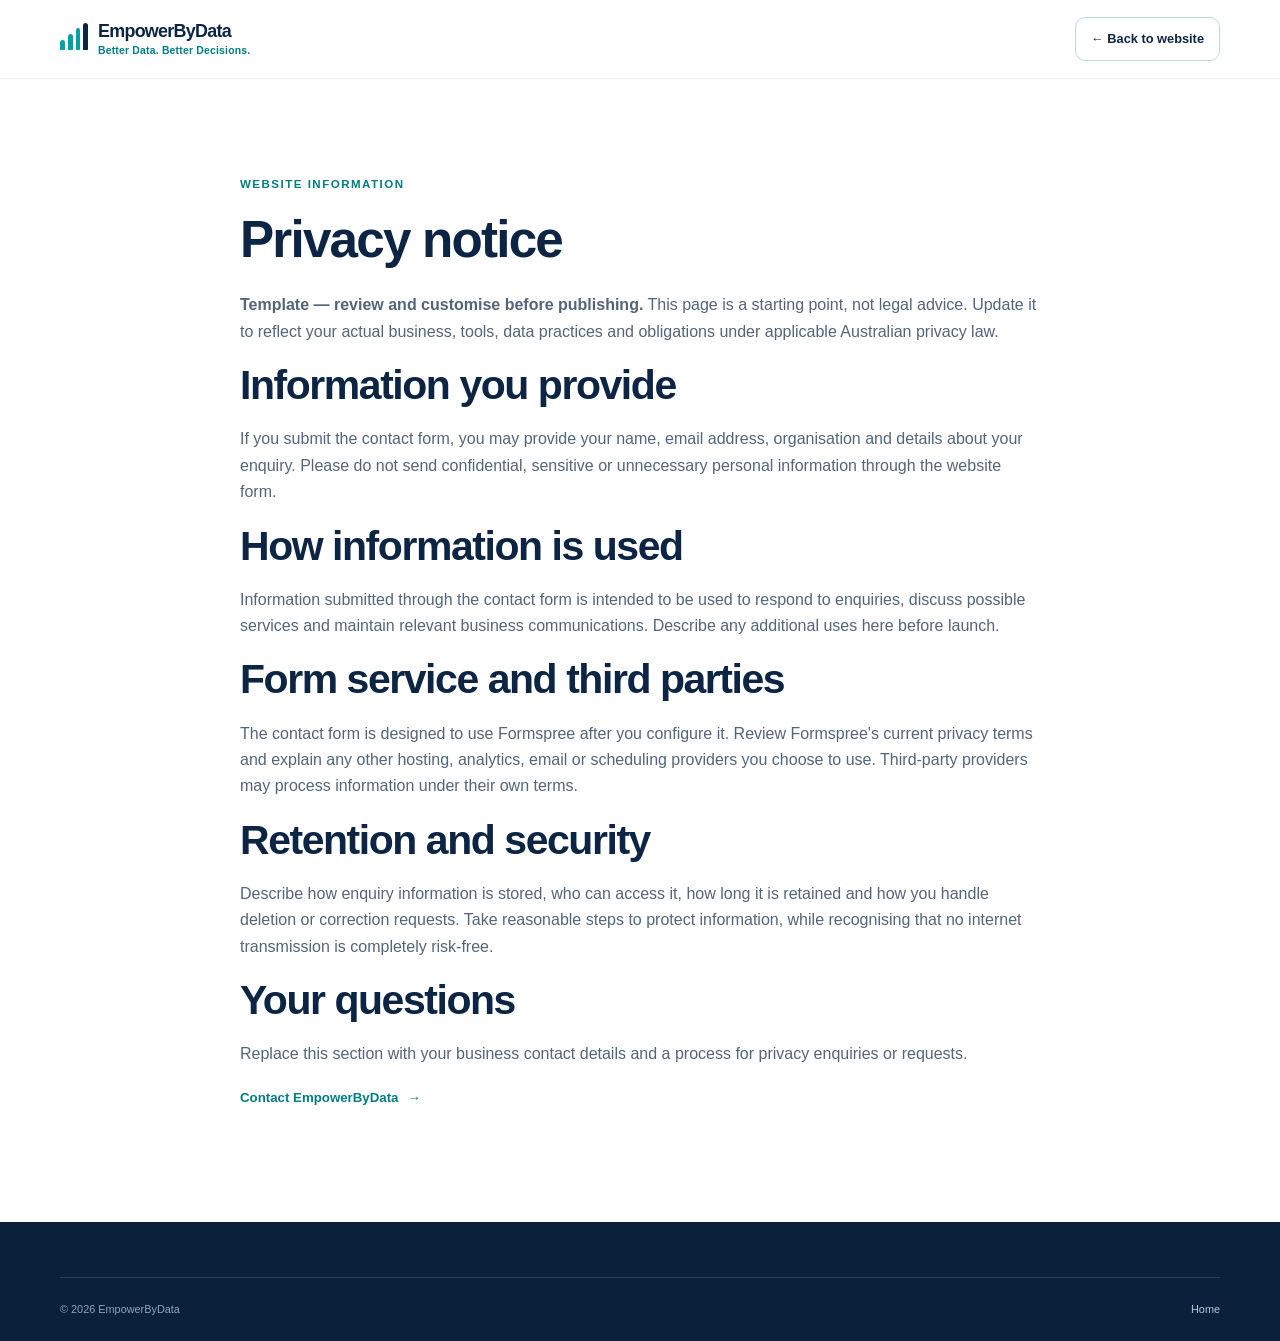
==== privacy.html @ d5210a64 "Initial EmpowerByData website" ====
<!doctype html>
<html lang="en-AU"><head><meta charset="utf-8"><meta name="viewport" content="width=device-width, initial-scale=1"><meta name="description" content="EmpowerByData privacy notice template."><title>Privacy Notice — EmpowerByData</title><link rel="stylesheet" href="css/empowerbydata.css"></head>
<body><header class="site-header"><div class="container nav-wrap"><a class="brand" href="index.html"><span class="brand-mark"><span></span><span></span><span></span><span></span></span><span class="brand-copy"><strong>EmpowerByData</strong><small>Better Data. Better Decisions.</small></span></a><a class="btn btn-secondary btn-small" href="index.html">← Back to website</a></div></header>
<main class="section-pad section-white"><article class="container" style="max-width:800px"><p class="eyebrow">Website information</p><h1 style="font-size:clamp(2rem,4vw,3.2rem)">Privacy notice</h1><p><strong>Template — review and customise before publishing.</strong> This page is a starting point, not legal advice. Update it to reflect your actual business, tools, data practices and obligations under applicable Australian privacy law.</p>
<h2>Information you provide</h2><p>If you submit the contact form, you may provide your name, email address, organisation and details about your enquiry. Please do not send confidential, sensitive or unnecessary personal information through the website form.</p>
<h2>How information is used</h2><p>Information submitted through the contact form is intended to be used to respond to enquiries, discuss possible services and maintain relevant business communications. Describe any additional uses here before launch.</p>
<h2>Form service and third parties</h2><p>The contact form is designed to use Formspree after you configure it. Review Formspree's current privacy terms and explain any other hosting, analytics, email or scheduling providers you choose to use. Third-party providers may process information under their own terms.</p>
<h2>Retention and security</h2><p>Describe how enquiry information is stored, who can access it, how long it is retained and how you handle deletion or correction requests. Take reasonable steps to protect information, while recognising that no internet transmission is completely risk-free.</p>
<h2>Your questions</h2><p>Replace this section with your business contact details and a process for privacy enquiries or requests.</p><p><a class="text-link" href="index.html#contact">Contact EmpowerByData <span>→</span></a></p></article></main>
<footer class="site-footer"><div class="container footer-bottom"><span>© <span id="year">2026</span> EmpowerByData</span><a href="index.html">Home</a></div></footer><script>document.getElementById('year').textContent=new Date().getFullYear()</script></body></html>
---- css/empowerbydata.css ----
:root {
  --navy: #0D2545; --navy-2: #16395d; --teal: #00A3A3; --teal-dark: #007d83;
  --orange: #F4A261; --orange-dark: #df8740; --bg: #F8FAFC; --charcoal: #1F2937;
  --muted: #64748b; --line: #e4edf3; --white: #fff; --radius: 20px;
  --shadow: 0 14px 36px rgba(13,37,69,.08); --shadow-sm: 0 6px 20px rgba(13,37,69,.06);
}
* { box-sizing: border-box; }
html { scroll-behavior: smooth; scroll-padding-top: 92px; }
body { margin: 0; font-family: "DM Sans", sans-serif; color: var(--charcoal); background: var(--bg); line-height: 1.65; -webkit-font-smoothing: antialiased; }
h1,h2,h3,h4,p { margin-top: 0; }
h1,h2,h3 { font-family: "Manrope", sans-serif; color: var(--navy); line-height: 1.2; letter-spacing: -.035em; }
h1 { font-size: clamp(2.6rem, 4.4vw, 4.5rem); font-weight: 800; margin-bottom: 22px; }
h2 { font-size: clamp(2rem, 3.2vw, 3rem); font-weight: 800; margin-bottom: 16px; }
h3 { font-size: 1.18rem; font-weight: 800; margin-bottom: 10px; }
p { color: #53657a; }
a { color: inherit; text-decoration: none; }
button,input,select,textarea { font: inherit; }
button,a,input,select,textarea { -webkit-tap-highlight-color: transparent; }
a:focus-visible, button:focus-visible, input:focus-visible, select:focus-visible, textarea:focus-visible { outline: 3px solid #70d7d1; outline-offset: 3px; }
.container { width: min(1160px, calc(100% - 48px)); margin-inline: auto; }
.section-pad { padding: 96px 0; }
.section-white { background: #fff; }
.section-tint { background: linear-gradient(135deg,#f1f9fb 0%,#f7fafc 60%,#f1f8f9 100%); }
.skip-link { position: absolute; top: -60px; left: 16px; z-index: 1000; background: white; color: var(--navy); padding: 12px 16px; border-radius: 8px; }
.skip-link:focus { top: 12px; }
.site-header { position: sticky; top: 0; z-index: 100; background: rgba(255,255,255,.93); backdrop-filter: blur(16px); border-bottom: 1px solid rgba(226,237,243,.8); }
.nav-wrap { display: flex; align-items: center; justify-content: space-between; min-height: 78px; gap: 28px; }
.brand { display: inline-flex; align-items: center; gap: 10px; flex-shrink: 0; }
.brand-mark { display: inline-flex; align-items: end; gap: 3px; height: 27px; width: 28px; padding-bottom: 2px; }
.brand-mark span { width: 5px; border-radius: 3px 3px 1px 1px; background: var(--teal); display: block; }
.brand-mark span:nth-child(1) { height: 10px; }.brand-mark span:nth-child(2) { height: 16px; }.brand-mark span:nth-child(3) { height: 22px; }.brand-mark span:nth-child(4) { height: 27px; background: var(--navy); }
.brand-copy { display: flex; flex-direction: column; line-height: 1.2; }
.brand-copy strong { color: var(--navy); font: 800 1.12rem "Manrope",sans-serif; letter-spacing: -.04em; }
.brand-copy small { color: var(--teal-dark); font-size: .65rem; font-weight: 700; letter-spacing: .02em; margin-top: 3px; }
.primary-nav { display: flex; align-items: center; gap: clamp(10px,1.4vw,21px); }
.nav-link { position: relative; padding: 30px 0 27px; font-size: .78rem; font-weight: 700; color: #4b5c70; white-space: nowrap; transition: color .2s; }
.nav-link:hover,.nav-link.active { color: var(--teal-dark); }
.nav-link.active:after { content:""; position:absolute; height:2px; background:var(--teal); left:0; right:0; bottom:19px; border-radius:2px; }
.nav-contact { background: var(--navy); color: white; border-radius: 9px; padding: 11px 14px; }
.nav-contact:hover { background: var(--teal-dark); color: white; }
.nav-contact:after { display:none; }
.menu-toggle { display: none; border: 0; background: transparent; padding: 10px; border-radius: 8px; }
.menu-toggle span { display: block; width: 24px; height: 2px; background: var(--navy); margin: 5px 0; border-radius: 3px; }
.hero { position: relative; overflow: hidden; background: radial-gradient(ellipse at 83% 40%,#e2f7f5 0,rgba(226,247,245,.4) 24%,transparent 48%),linear-gradient(110deg,#fbfdff,#f6fafc); padding-top: 86px; padding-bottom: 86px; }
.hero-orb { position: absolute; border-radius: 50%; pointer-events: none; border: 1px solid rgba(0,163,163,.12); }
.orb-one { width: 460px; height: 460px; right: -170px; top: -230px; }.orb-two { width: 330px; height: 330px; right: 10%; bottom: -270px; }
.hero-grid { position: relative; display: grid; grid-template-columns: .94fr 1.06fr; gap: 42px; align-items: center; }
.eyebrow { text-transform: uppercase; letter-spacing: .13em; font-size: .72rem; font-weight: 800; color: var(--teal-dark); margin-bottom: 15px; display: flex; align-items: center; gap: 9px; }
.eyebrow-dot { display: inline-block; width: 8px; height: 8px; border-radius: 50%; background: var(--orange); box-shadow: 0 0 0 4px #fcebdc; }
h1 span,h2 span { color: var(--teal-dark); }
.hero-lede { font-size: 1.16rem; line-height: 1.55; color: #324b65; font-weight: 600; max-width: 570px; margin-bottom: 15px; }
.hero-body { max-width: 560px; font-size: .96rem; line-height: 1.8; margin-bottom: 26px; }
.hero-actions { display: flex; flex-wrap: wrap; align-items: center; gap: 12px; }
.btn { display: inline-flex; align-items: center; justify-content: center; gap: 12px; min-height: 48px; padding: 13px 19px; border-radius: 10px; font-size: .88rem; font-weight: 800; border: 1px solid transparent; transition: transform .2s,box-shadow .2s,background .2s; cursor: pointer; }
.btn:hover { transform: translateY(-2px); }
.btn-primary { background: var(--orange); color: #302b27; box-shadow: 0 7px 18px rgba(244,162,97,.24); }
.btn-primary:hover { background: #f7b477; box-shadow: 0 10px 24px rgba(244,162,97,.32); }
.btn-secondary { background: white; color: var(--navy); border-color: #b9d9df; }
.btn-secondary:hover { border-color: var(--teal); box-shadow: var(--shadow-sm); }
.btn-small { min-height: 42px; padding: 10px 15px; font-size: .8rem; }
.trust-note { margin-top: 23px; font-size: .73rem; color: #718197; display: flex; flex-wrap: wrap; align-items: center; gap: 8px; }
.trust-check { display: inline-grid; place-items: center; width: 17px; height: 17px; background: #d7f5ee; color: #00816f; border-radius: 50%; font-weight: 900; }.trust-sep { color: #c0cbd6; }
.hero-visual { min-width: 0; position: relative; padding: 0 4px 22px; }
.flow-row { display: flex; justify-content: space-between; align-items: center; margin: 0 7% 19px; position: relative; z-index: 1; }
.flow-node { display: flex; flex-direction: column; align-items: center; gap: 7px; color: var(--navy); font-size: .72rem; }
.line-icon { display: grid; place-items: center; width: 53px; height: 53px; border-radius: 50%; background: #dcf7f4; border: 1px solid #b5e8e2; box-shadow: 0 7px 16px rgba(0,163,163,.09); }
.line-icon svg,.service-icon svg,.life-icon svg,.process-icon svg,.discovery-icon svg { width: 25px; height: 25px; stroke: var(--navy); fill: none; stroke-width: 1.65; stroke-linecap: round; stroke-linejoin: round; }
.flow-arrow { color: #6caab4; font-size: 1.2rem; margin-top: -18px; }
.dashboard-window { display: flex; border: 1px solid #d5e8ee; border-radius: 15px; background: white; box-shadow: 0 25px 55px rgba(13,37,69,.13); overflow: hidden; transform: perspective(1000px) rotateY(-2deg); }
.dash-sidebar { width: 52px; flex-shrink: 0; background: var(--navy); display: flex; flex-direction: column; align-items: center; gap: 17px; padding: 15px 0; color: #a8c3d6; }
.dash-logo { width: 27px; height: 27px; display: grid; place-items: center; background: var(--teal); border-radius: 8px; color: white; font-weight: 800; font-size: .7rem; margin-bottom: 6px; }
.dash-side-icon { font-size: .85rem; opacity: .75; }.dash-side-icon.selected { color: white; opacity: 1; background: #245174; width: 100%; text-align: center; padding: 8px 0; border-left: 3px solid #43d3c6; }
.dash-content { flex: 1; min-width: 0; padding: 19px; }
.dash-top { display: flex; justify-content: space-between; align-items: center; gap: 12px; margin-bottom: 15px; }.dash-top small { color: #7b8a9c; font-size: .55rem; font-weight: 800; letter-spacing: .08em; }.dash-top h3 { font-size: .95rem; margin: 3px 0 0; }.period-pill { color: #6d7e90; border: 1px solid #e6edf2; padding: 5px 8px; border-radius: 6px; font-size: .58rem; white-space: nowrap; }
.metric-grid { display: grid; grid-template-columns: 1fr 1fr; gap: 10px; }.metric-card { position: relative; border: 1px solid #e6edf2; border-radius: 9px; padding: 12px; min-height: 113px; overflow: hidden; }.metric-card>small { display: block; font-size: .62rem; color: #77889b; margin-bottom: 6px; }.metric-card>strong { display: inline-block; font: 800 1.2rem "Manrope",sans-serif; color: var(--navy); }.metric-card .positive { color: #009982; font-size: .62rem; font-weight: 800; margin-left: 5px; }.sparkline { width: 100%; height: 28px; margin-top: 4px; }.donut-card { display: grid; grid-template-columns: 1fr 65px; align-items: center; }.donut-card>small { grid-column: 1/-1; }.donut { width: 60px; height: 60px; display: grid; place-items: center; border-radius: 50%; background: conic-gradient(var(--teal) 0 78%,#e9f0f3 78%); position: relative; }.donut:before { content:""; position:absolute; width:43px; height:43px; border-radius:50%; background:white; }.donut span { position:relative; z-index:1; font-size:.76rem; font-weight:800; color:var(--navy); }.muted-mini { color:#8b9aab; font-size:.56rem; }.mini-bars { display:flex; gap:5px; align-items:end; height:31px; margin-top:5px; }.mini-bars i { flex:1; display:block; background:#bcebe5; border-radius:3px 3px 0 0; }.metric-card em { font: 500 .56rem "DM Sans",sans-serif; color:#77889b; display:block; font-style:normal; }.progress-line { height:5px; border-radius:5px; background:#edf2f5; margin:13px 0 6px; }.progress-line span { display:block; height:100%; width:72%; border-radius:5px; background:var(--teal); }.dash-bottom { display:grid; grid-template-columns:1.4fr .8fr; gap:10px; margin-top:10px; }.chart-panel,.insight-panel { border:1px solid #e6edf2; border-radius:9px; padding:11px; min-width:0; }.panel-title { display:flex; justify-content:space-between; font-size:.6rem; font-weight:800; color:var(--navy); }.panel-title span { color:var(--teal-dark); font-size:.55rem; }.chart-panel svg { display:block; width:100%; height:58px; margin-top:8px; }.chart-labels { display:flex; justify-content:space-between; font-size:.52rem; color:#94a3b4; }.insight-panel { background:#f1fbf9; }.insight-bulb { display:inline-grid; place-items:center; width:24px; height:24px; border-radius:7px; background:#d8f6f0; color:var(--teal-dark); margin-bottom:6px; }.insight-panel small { display:block; font-size:.5rem; font-weight:800; color:var(--teal-dark); letter-spacing:.04em; }.insight-panel p { font-size:.65rem; color:#38566b; line-height:1.45; margin:5px 0; }.insight-link { color:var(--teal-dark); font-size:.57rem; font-weight:800; }.floating-note { position:absolute; right:-10px; bottom:0; display:flex; align-items:center; gap:9px; background:white; border:1px solid #e5edf0; border-radius:12px; padding:11px 14px; box-shadow:var(--shadow); }.floating-icon { display:grid; place-items:center; background:#ddf7ef; color:#008d7c; width:30px; height:30px; border-radius:9px; font-weight:900; }.floating-note b,.floating-note small { display:block; }.floating-note b { font-size:.72rem; color:var(--navy); }.floating-note small { font-size:.62rem; color:#7c8c9e; }
.section-heading { max-width: 720px; margin: 0 auto 42px; text-align: center; }.section-heading .eyebrow { justify-content: center; }.section-heading h2 { margin-bottom: 14px; }.section-heading>p:last-child { max-width: 630px; margin: 0 auto; }.heading-row { display:flex; justify-content:space-between; align-items:end; gap:24px; max-width:none; text-align:left; }.heading-row .eyebrow { justify-content:flex-start; }.heading-row>div>p:last-child { margin-bottom:0; }
.audience-grid { display:grid; grid-template-columns:repeat(3,1fr); gap:20px; }.audience-card { border:1px solid var(--line); border-radius:var(--radius); overflow:hidden; background:white; box-shadow:var(--shadow-sm); transition:transform .25s,box-shadow .25s; }.audience-card:hover,.service-card:hover,.insight-card:hover,.case-card:hover { transform:translateY(-4px); box-shadow:var(--shadow); }.aqua-card .illustration { background:linear-gradient(135deg,#e8f9f6,#f0fbf9); }.blue-card .illustration { background:linear-gradient(135deg,#edf5ff,#f4f8ff); }.peach-card .illustration { background:linear-gradient(135deg,#fff3e9,#fff8f2); }.illustration { height:195px; position:relative; overflow:hidden; display:flex; align-items:center; justify-content:center; }.card-body { padding:23px 24px 25px; }.card-number { font-size:.63rem; font-weight:800; letter-spacing:.1em; color:#8a9aad; }.card-body h3 { margin:9px 0 9px; font-size:1.22rem; }.card-body p { font-size:.9rem; min-height:72px; margin-bottom:18px; }.text-link { color:var(--teal-dark); font-size:.83rem; font-weight:800; display:inline-flex; gap:9px; align-items:center; }.text-link span { transition:transform .2s; }.text-link:hover span { transform:translateX(4px); }
.ill-window { position:absolute; width:155px; height:105px; border:1px solid #b5e3e2; background:rgba(255,255,255,.93); border-radius:10px; padding:13px; left:16%; top:28%; box-shadow:0 12px 22px rgba(13,37,69,.08); transform:rotate(-4deg); }.ill-window i { display:inline-block; width:5px; height:5px; border-radius:50%; background:#9fded9; margin-right:3px; }.ill-window b { position:absolute; right:13px; top:11px; color:var(--teal); font-size:1.3rem; }.ill-window small,.ill-window strong { display:block; }.ill-window small { font-size:.6rem; color:#7c8d9f; margin-top:10px; }.ill-window strong { font-size:1.2rem; color:var(--navy); }.ill-person { position:absolute; width:75px; height:105px; right:17%; bottom:-7px; }.ill-person .face { position:absolute; width:35px; height:43px; border-radius:45% 45% 48% 48%; background:#dca77f; top:8px; left:20px; z-index:2; }.ill-person .hair { position:absolute; width:40px; height:36px; border-radius:50% 50% 25% 25%; background:#263d51; top:0; left:17px; z-index:3; }.ill-person .body { position:absolute; width:68px; height:56px; border-radius:25px 25px 0 0; background:#2b8991; bottom:0; left:3px; }.ill-plant { position:absolute; right:4%; top:22%; font-size:3rem; color:#64b8a5; transform:rotate(-20deg); }
.ill-smallbiz .people { position:absolute; display:flex; gap:7px; left:13%; bottom:18%; }.people i { width:36px; height:73px; border-radius:20px 20px 5px 5px; background:#3c8797; position:relative; }.people i:before { content:""; position:absolute; width:25px; height:25px; border-radius:50%; background:#dba77e; top:-21px; left:5px; }.people i:nth-child(2) { background:#e8a76f; transform:translateY(-10px); }.people i:nth-child(3) { background:#6b9d88; }.ill-chart { position:absolute; right:12%; top:20%; width:95px; height:96px; background:white; border:1px solid #dce9f3; border-radius:10px; padding:10px; box-shadow:var(--shadow-sm); }.ill-chart b { display:block; color:var(--teal); font-size:1.4rem; }.ill-chart small,.ill-chart strong { display:block; }.ill-chart small { color:#7d8fa3; font-size:.6rem; }.ill-chart strong { color:#138b7e; font-size:1.3rem; }.ill-table { position:absolute; right:13%; bottom:14%; width:82px; height:26px; display:flex; gap:3px; }.ill-table i { flex:1; background:#c5e7e6; border-radius:3px; }.heart-shape { position:absolute; top:28%; left:40%; font-size:4.2rem; color:#8bcdb8; text-shadow:0 7px 0 rgba(0,120,120,.08); }.community-person { position:absolute; bottom:18%; width:35px; height:56px; border-radius:20px 20px 5px 5px; background:#4b9a86; }.community-person:before { content:""; position:absolute; top:-22px; left:5px; width:25px; height:25px; border-radius:50%; background:#d7a27e; }.p1 { left:20%; transform:rotate(-8deg); }.p2 { right:20%; background:#e7a36c; transform:rotate(8deg); }.p3 { left:42%; bottom:8%; height:43px; background:#6f9cb4; }.impact-pill { position:absolute; bottom:13%; left:36%; padding:7px 12px; border-radius:20px; background:white; box-shadow:var(--shadow-sm); font-size:.68rem; color:#718197; }.impact-pill b { color:var(--teal-dark); }
.split-section { display:grid; grid-template-columns:.72fr 1.28fr; gap:65px; align-items:center; }.split-copy h2 { max-width:440px; }.split-copy>p:not(.eyebrow) { max-width:440px; }.split-copy .text-link { margin-top:7px; }.lifecycle-card { display:flex; align-items:center; justify-content:space-between; gap:7px; position:relative; padding:30px 20px; background:white; border:1px solid var(--line); border-radius:var(--radius); box-shadow:var(--shadow-sm); }.lifecycle-path { position:absolute; left:9%; right:9%; top:60px; border-top:1px dashed #9cd8d5; }.life-step { position:relative; z-index:1; display:flex; flex-direction:column; align-items:center; text-align:center; gap:8px; min-width:0; }.life-icon { display:grid; place-items:center; width:60px; height:60px; border-radius:50%; background:#e1f8f5; border:1px solid #bce9e4; box-shadow:0 5px 15px rgba(0,163,163,.08); }.life-step b { font-size:.73rem; color:var(--navy); }.life-step small { font-size:.62rem; color:#8a9aac; }.life-arrow { position:relative; z-index:2; color:#74b8bd; font-size:1rem; align-self:center; margin-top:-25px; }
.services-grid { display:grid; grid-template-columns:repeat(5,1fr); gap:15px; }.service-card { position:relative; padding:24px 19px 21px; border:1px solid var(--line); border-radius:16px; background:white; box-shadow:var(--shadow-sm); display:flex; flex-direction:column; transition:transform .25s,box-shadow .25s; }.service-icon { width:51px; height:51px; border-radius:16px; display:grid; place-items:center; margin-bottom:20px; }.service-icon.teal { background:#dff7f3; }.service-icon.blue { background:#e3f0ff; }.service-icon.violet { background:#eee9ff; }.service-icon.orange { background:#ffeadc; }.service-icon.mint { background:#e0f7ee; }.service-index { position:absolute; top:29px; right:17px; color:#c1cbd5; font-size:.67rem; font-weight:800; }.service-card h3 { font-size:1rem; letter-spacing:-.025em; }.service-card>p { font-size:.81rem; line-height:1.6; min-height:76px; }.service-card ul { padding-left:17px; margin:0 0 21px; color:#66788c; font-size:.74rem; line-height:1.9; }.service-card li::marker { color:var(--teal); }.service-more { margin-top:auto; padding-top:14px; border-top:1px solid #edf1f4; font-size:.72rem; font-weight:800; color:var(--teal-dark); }
.process-grid { display:grid; grid-template-columns:repeat(6,1fr); gap:18px; position:relative; }.process-grid:before { content:""; position:absolute; top:37px; left:8%; right:8%; border-top:1px dashed #a8d9d8; }.process-step { position:relative; text-align:center; }.process-icon { display:grid; place-items:center; width:74px; height:74px; border:1px solid #c4e9e7; border-radius:50%; background:linear-gradient(145deg,#e5faf7,#f4fbff); margin:0 auto 15px; position:relative; z-index:1; }.process-icon svg { width:29px; height:29px; }.step-no { display:inline-grid; place-items:center; width:25px; height:25px; border-radius:50%; background:var(--teal); color:white; font-size:.68rem; font-weight:800; margin-bottom:10px; }.process-step h3 { font-size:1rem; margin-bottom:8px; }.process-step p { font-size:.78rem; line-height:1.65; margin:0; }
.insights-grid { display:grid; grid-template-columns:repeat(4,1fr); gap:18px; }.insight-card { border:1px solid var(--line); background:white; border-radius:15px; overflow:hidden; box-shadow:var(--shadow-sm); transition:transform .25s,box-shadow .25s; }.insight-art { height:170px; display:block; position:relative; overflow:hidden; }.art-one { background:linear-gradient(140deg,#dceee8,#f8f1e6); }.art-window { position:absolute; top:29px; left:13%; width:66%; height:125px; border-radius:9px; background:white; box-shadow:0 13px 28px #0d25451c; padding:14px; transform:rotate(-4deg); }.art-window b { font-size:.65rem; display:block; color:var(--navy); margin-bottom:10px; }.art-window i { display:inline-block; height:28px; width:23%; margin-right:4%; background:#e5f5f2; border-radius:4px; }.art-window strong { display:block; color:var(--teal-dark); font-size:1.25rem; margin-top:8px; }.art-sun { position:absolute; width:90px; height:90px; background:#f4c18c; border-radius:50%; right:-15px; top:-20px; opacity:.6; }.art-two { background:linear-gradient(135deg,#edf2fa,#e5eaf1); }.paper { position:absolute; top:16px; left:24%; width:56%; height:145px; padding:14px; background:#fffefa; box-shadow:0 9px 22px #0d25451c; transform:rotate(5deg); }.paper b { display:block; font-size:.65rem; margin-bottom:12px; }.paper i { display:block; height:8px; border-bottom:1px solid #d9e2e9; margin-bottom:9px; color:#718197; font-size:.5rem; }.art-pencil { position:absolute; height:120px; width:10px; background:#e5a265; right:15%; bottom:-8px; transform:rotate(33deg); border-radius:5px; }.art-three { background:linear-gradient(140deg,#e4f5f1,#e8f0f7); }.mini-dashboard { position:absolute; top:25px; left:13%; width:70%; height:120px; background:white; border-radius:10px; box-shadow:0 10px 25px #0d25451c; padding:14px; }.mini-dashboard b { display:block; color:var(--navy); font-size:.65rem; }.mini-dashboard span { display:flex; align-items:end; height:45px; gap:6px; margin-top:6px; }.mini-dashboard i { flex:1; background:#9cddd6; border-radius:3px 3px 0 0; }.mini-dashboard i:nth-child(1){height:35%}.mini-dashboard i:nth-child(2){height:50%}.mini-dashboard i:nth-child(3){height:45%}.mini-dashboard i:nth-child(4){height:78%}.mini-dashboard i:nth-child(5){height:100%}.mini-dashboard strong { font-size:.75rem; color:var(--teal-dark); }.art-plant { position:absolute; right:5%; bottom:0; color:#5b9c88; font-size:3.6rem; }.art-four { background:linear-gradient(140deg,#e8f0fa,#e6f6f3); }.sheet-grid { position:absolute; top:25px; left:12%; width:76%; height:112px; background:white; border-radius:7px; box-shadow:0 10px 24px #0d25451c; padding:12px; display:grid; grid-template-columns:repeat(4,1fr); gap:5px; }.sheet-grid b { grid-column:1/-1; font-size:.55rem; }.sheet-grid i { background:#e2f3f0; border:1px solid #d1e8e5; border-radius:2px; }.sheet-chart { position:absolute; right:15%; bottom:13px; color:var(--teal); letter-spacing:4px; font-size:1.4rem; }.insight-content { padding:20px; }.tag { display:inline-block; padding:5px 8px; border-radius:5px; background:#e1f7f2; color:#087d78; font-size:.56rem; font-weight:800; letter-spacing:.05em; }.tag-blue { background:#e5efff; color:#426db0; }.tag-orange { background:#fff0e4; color:#ba6a29; }.insight-content h3 { font-size:1rem; margin:12px 0 9px; letter-spacing:-.025em; }.insight-content h3 a:hover { color:var(--teal-dark); }.insight-content p { font-size:.79rem; line-height:1.65; min-height:64px; }.insight-content .text-link { font-size:.74rem; }.content-note { margin:22px 0 0; text-align:center; font-size:.76rem; color:#8794a5; }.article-overviews { margin-top:24px; display:grid; grid-template-columns:1fr 1fr; gap:10px; }.article-overviews details { border:1px solid var(--line); border-radius:10px; padding:14px 17px; background:#fbfdfe; }.article-overviews summary { color:var(--navy); font-size:.85rem; font-weight:800; cursor:pointer; }.article-overviews details p { margin:12px 0 0; font-size:.85rem; }
.case-grid { display:grid; grid-template-columns:repeat(3,1fr); gap:20px; }.case-card { background:white; border:1px solid var(--line); border-radius:16px; overflow:hidden; box-shadow:var(--shadow-sm); transition:transform .25s,box-shadow .25s; }.case-visual { height:180px; padding:20px; position:relative; overflow:hidden; }.case-visual-one { background:linear-gradient(140deg,#dceee8,#eef5f7); }.case-visual-two { background:linear-gradient(140deg,#e5efff,#f2f7ff); }.case-visual-three { background:linear-gradient(140deg,#fff0e3,#f6f2ea); }.case-chip { display:inline-block; padding:5px 8px; border-radius:5px; background:rgba(255,255,255,.8); color:var(--teal-dark); font-size:.57rem; letter-spacing:.07em; font-weight:800; }.case-screen { position:absolute; left:22%; top:52px; width:60%; height:120px; border:5px solid #fff; background:#fff; border-radius:9px; box-shadow:0 10px 25px #0d25451a; padding:12px; transform:rotate(-3deg); }.case-screen b,.case-dashboard b { display:block; font-size:.65rem; color:var(--navy); }.case-chart { height:48px; display:flex; align-items:end; gap:6px; border-bottom:1px solid #e6edf2; margin:8px 0; }.case-chart i { flex:1; background:#a8e1da; border-radius:3px 3px 0 0; }.case-chart i:nth-child(1){height:30%}.case-chart i:nth-child(2){height:48%}.case-chart i:nth-child(3){height:40%}.case-chart i:nth-child(4){height:65%}.case-chart i:nth-child(5){height:72%}.case-chart i:nth-child(6){height:95%}.case-screen small { color:#8494a5; font-size:.55rem; }.case-dashboard { display:flex; justify-content:space-around; position:absolute; top:58px; left:13%; right:13%; padding:16px; border-radius:10px; background:white; box-shadow:0 10px 25px #0d25451a; transform:rotate(2deg); }.case-dashboard>div { display:flex; flex-direction:column; align-items:center; gap:6px; }.case-dashboard strong { font-size:1.7rem; color:var(--navy); }.case-dashboard small { font-size:.57rem; color:#8292a3; }.case-ring { width:55px; height:55px; border-radius:50%; border:7px solid #d8f1ec; border-top-color:var(--teal); display:grid; place-items:center; color:var(--navy); font-size:.72rem; font-weight:800; }.workflow-visual { display:flex; align-items:center; justify-content:center; gap:8px; margin-top:30px; }.workflow-visual span { background:white; border:1px solid #f2d8bf; border-radius:8px; padding:10px 9px; color:var(--navy); font-size:.7rem; font-weight:800; box-shadow:0 7px 15px #0d254510; }.workflow-visual i { color:#b97a47; font-style:normal; }.workflow-caption { text-align:center; color:#8d785f; font-size:.65rem; margin-top:13px; }.case-content { padding:22px; }.case-content h3 { font-size:1.08rem; margin-bottom:17px; }.case-label { color:var(--teal-dark); font-size:.61rem; letter-spacing:.09em; font-weight:800; margin-bottom:4px; }.case-content p:not(.case-label) { font-size:.79rem; line-height:1.6; margin-bottom:13px; }.case-outcome { display:flex; gap:10px; padding-top:15px; margin-top:5px; border-top:1px solid #edf1f4; }.case-outcome span { flex:1; }.case-outcome b,.case-outcome small { display:block; }.case-outcome b { font-size:.75rem; color:var(--navy); }.case-outcome small { color:#8a98a7; font-size:.61rem; margin-top:3px; }
.about-grid { display:grid; grid-template-columns:.72fr 1.28fr; gap:80px; align-items:center; }.profile-wrap { text-align:center; }.profile-placeholder { width:min(280px,100%); aspect-ratio:1; border-radius:50%; background:linear-gradient(145deg,#dff5f1,#f3f9fc); display:grid; place-items:center; position:relative; margin:0 auto 18px; }.profile-placeholder svg { width:85%; height:85%; }.profile-spark { position:absolute; color:var(--orange); font-weight:800; }.spark-a { right:2%; top:20%; font-size:2rem; }.spark-b { left:5%; bottom:23%; font-size:1.6rem; }.profile-caption { display:inline-flex; align-items:center; gap:8px; padding:9px 13px; border-radius:30px; background:#f1faf8; color:#497b7a; font-size:.74rem; font-weight:700; }.profile-dot { width:7px; height:7px; border-radius:50%; background:var(--teal); }.about-copy h2 { margin-bottom:19px; }.about-copy>p:not(.eyebrow) { font-size:.92rem; line-height:1.8; }.about-lede { color:#324b65; font-weight:700; font-size:1.13rem!important; }.values-grid { display:grid; grid-template-columns:1fr 1fr; gap:13px 20px; margin:25px 0; }.values-grid span { display:flex; align-items:center; gap:9px; color:var(--navy); font-size:.85rem; font-weight:700; }.values-grid i { display:grid; place-items:center; width:23px; height:23px; background:#def6ef; color:#008978; border-radius:50%; font-style:normal; font-size:.72rem; }.profile-disclaimer { font-size:.72rem!important; color:#8492a2; border-left:3px solid #f4c49b; padding-left:12px; }
.contact-section { background:linear-gradient(135deg,#eaf8f7,#f7fafc 55%,#fff4ea); }.contact-grid { display:grid; grid-template-columns:.9fr 1.1fr; gap:70px; align-items:start; }.contact-copy h2 { max-width:450px; }.contact-copy>p:not(.eyebrow) { max-width:480px; }.discovery-card { display:flex; align-items:center; gap:14px; background:rgba(255,255,255,.8); border:1px solid #cce9e5; border-radius:14px; padding:18px; margin:28px 0 23px; }.discovery-icon { width:47px; height:47px; flex-shrink:0; display:grid; place-items:center; background:#ddf7f2; border-radius:12px; }.discovery-icon svg { width:24px; height:24px; }.discovery-card b { color:var(--navy); font-size:.9rem; }.discovery-card p { margin:4px 0 0; font-size:.77rem; }.discovery-arrow { margin-left:auto; color:var(--teal-dark); font-size:1.2rem; }.discuss-list { display:grid; grid-template-columns:1fr 1fr; gap:10px 18px; font-size:.8rem; color:#5c6f82; }.discuss-list>b { grid-column:1/-1; color:var(--navy); }.discuss-list span { color:#5c6f82; }.discuss-list span::first-letter { color:var(--teal-dark); }.contact-email-note { margin-top:25px; font-size:.75rem; overflow-wrap:anywhere; }.contact-form-card { background:white; border:1px solid #e1ecef; border-radius:19px; box-shadow:0 20px 50px rgba(13,37,69,.1); padding:30px; }.form-heading { margin-bottom:22px; }.form-step { font-size:.62rem; font-weight:800; letter-spacing:.12em; color:var(--teal-dark); }.form-heading h3 { margin:9px 0 6px; font-size:1.35rem; }.form-heading p { font-size:.83rem; margin:0; }.contact-form-card form { display:flex; flex-direction:column; gap:15px; }.form-row { display:grid; grid-template-columns:1fr 1fr; gap:13px; }.contact-form-card label { display:flex; flex-direction:column; gap:7px; font-size:.76rem; color:var(--navy); font-weight:800; }.contact-form-card label>span:not(.optional) { color:#d46b47; display:inline; }.contact-form-card .optional { color:#93a0ae; font-weight:500; }.contact-form-card input:not([type=checkbox]),.contact-form-card select,.contact-form-card textarea { width:100%; border:1px solid #dce5eb; border-radius:8px; padding:12px 13px; background:#fbfdfe; color:var(--charcoal); font-weight:500; font-size:.82rem; transition:border .2s,box-shadow .2s; }.contact-form-card input:focus,.contact-form-card select:focus,.contact-form-card textarea:focus { border-color:var(--teal); box-shadow:0 0 0 3px #00a3a31c; outline:none; }.contact-form-card textarea { resize:vertical; min-height:105px; }.consent-label { flex-direction:row!important; align-items:flex-start; gap:10px!important; color:#6d7b8b!important; font-weight:500!important; font-size:.7rem!important; line-height:1.5; }.consent-label input { margin-top:3px; accent-color:var(--teal); }.consent-label a { color:var(--teal-dark); text-decoration:underline; }.form-submit { width:100%; border:0; }.form-small { text-align:center; color:#8b98a7; font-size:.66rem; line-height:1.55; margin:0; }.form-status { display:none; padding:12px; border-radius:8px; font-size:.82rem; }.form-status.visible { display:block; }.form-status.success { background:#e7f8ef; color:#126b4c; }.form-status.error { background:#fff0e9; color:#a44727; }.form-setup-note { margin-top:15px; padding:11px 13px; border:1px dashed #e5c9a8; border-radius:8px; background:#fffaf4; color:#7e654d; font-size:.7rem; line-height:1.55; }.form-setup-note strong { color:#72512f; }
.site-footer { background:#0b203b; color:#c3d0df; padding-top:55px; }.footer-main { display:grid; grid-template-columns:1.6fr 1fr 1.2fr 1fr; gap:55px; padding-bottom:45px; }.brand-light .brand-copy strong { color:white; }.brand-light .brand-copy small { color:#8dd9d2; }.brand-light .brand-mark span:nth-child(4) { background:#b8dce6; }.footer-brand>p { color:#aebfd0; font-size:.8rem; line-height:1.8; max-width:270px; margin:18px 0; }.footer-social { display:flex; gap:8px; }.footer-social a { width:31px; height:31px; display:grid; place-items:center; border-radius:8px; border:1px solid #35506c; color:white; font-weight:800; font-size:.8rem; }.footer-social a:hover { background:var(--teal-dark); }.footer-col { display:flex; flex-direction:column; align-items:flex-start; gap:10px; }.footer-col h3 { color:white; font-size:.86rem; letter-spacing:0; margin-bottom:7px; }.footer-col a { color:#b7c7d6; font-size:.77rem; }.footer-col a:hover,.footer-bottom a:hover { color:#7be0d5; }.footer-bottom { border-top:1px solid #29415b; min-height:64px; display:flex; align-items:center; justify-content:space-between; gap:18px; color:#8fa4b8; font-size:.68rem; }.footer-bottom div { display:flex; gap:17px; }.footer-bottom a { color:#b6c6d5; }
@media (max-width: 1100px) { .primary-nav { gap:10px; }.nav-link { font-size:.7rem; }.brand-copy strong { font-size:1rem; }.hero-grid { gap:25px; }.services-grid { grid-template-columns:repeat(3,1fr); }.service-card>p { min-height:50px; } }
@media (max-width: 900px) { .section-pad { padding:75px 0; }.nav-wrap { min-height:72px; }.menu-toggle { display:block; margin-left:auto; }.primary-nav { display:none; position:absolute; top:100%; left:0; right:0; padding:12px 24px 22px; background:white; border-bottom:1px solid var(--line); box-shadow:0 18px 25px #0d254514; align-items:stretch; flex-direction:column; gap:0; }.primary-nav.open { display:flex; }.nav-link { padding:12px 0; font-size:.88rem; }.nav-link.active:after { bottom:6px; right:auto; width:35px; }.nav-contact { margin-top:7px; text-align:center; padding:12px; }.hero-grid { grid-template-columns:1fr; }.hero-copy { max-width:720px; }.hero-visual { max-width:700px; width:100%; margin:15px auto 0; }.audience-grid { gap:14px; }.card-body { padding:20px; }.split-section,.about-grid { grid-template-columns:1fr; gap:35px; }.split-copy { max-width:700px; }.lifecycle-card { max-width:760px; width:100%; margin:auto; }.process-grid { grid-template-columns:repeat(3,1fr); row-gap:32px; }.process-grid:before { display:none; }.insights-grid { grid-template-columns:repeat(2,1fr); }.contact-grid { grid-template-columns:1fr; gap:35px; }.contact-copy { max-width:700px; }.contact-form-card { max-width:760px; width:100%; }.footer-main { gap:30px; grid-template-columns:1.5fr 1fr 1fr; }.footer-brand { grid-row:span 2; } }
@media (max-width: 620px) { .container { width:min(100% - 32px, 520px); }.section-pad { padding:60px 0; }h1 { font-size:2.55rem; }.hero { padding-top:55px; }.hero-lede { font-size:1.02rem; }.hero-body { font-size:.9rem; }.hero-actions { align-items:stretch; flex-direction:column; }.hero-actions .btn { width:100%; }.trust-note { line-height:1.8; }.flow-row { margin:0 0 16px; }.line-icon { width:42px; height:42px; }.line-icon svg { width:20px; height:20px; }.flow-node { font-size:.62rem; }.flow-arrow { font-size:.85rem; }.dash-content { padding:10px; }.dash-sidebar { width:35px; gap:13px; }.dash-logo { width:23px; height:23px; }.dash-top h3 { font-size:.75rem; }.period-pill { font-size:.48rem; }.metric-card { padding:8px; min-height:95px; }.metric-card>strong { font-size:1rem; }.metric-card>small { font-size:.54rem; }.donut { width:48px; height:48px; }.donut:before { width:34px; height:34px; }.donut span { font-size:.65rem; }.dash-bottom { grid-template-columns:1fr; }.insight-panel { display:none; }.floating-note { right:0; }.audience-grid,.case-grid { grid-template-columns:1fr; }.illustration { height:180px; }.card-body p { min-height:0; }.section-heading { margin-bottom:30px; }.heading-row { display:block; }.heading-row .btn { margin-top:20px; }.split-section { gap:25px; }.lifecycle-card { display:grid; grid-template-columns:1fr 1fr; gap:18px; padding:22px; }.lifecycle-path,.life-arrow { display:none; }.life-step { padding:10px 0; }.services-grid { grid-template-columns:1fr; }.service-card { padding:22px; }.service-card>p { min-height:0; }.process-grid { grid-template-columns:repeat(2,1fr); gap:27px 16px; }.process-step p { font-size:.75rem; }.insights-grid { grid-template-columns:1fr; }.insight-art { height:190px; }.insight-content p { min-height:0; }.article-overviews { grid-template-columns:1fr; }.about-grid { gap:25px; }.profile-placeholder { width:220px; }.values-grid { gap:12px; }.contact-grid { gap:25px; }.contact-form-card { padding:22px 17px; }.form-row { grid-template-columns:1fr; }.discuss-list { grid-template-columns:1fr; }.discuss-list>b { grid-column:auto; }.footer-main { grid-template-columns:1fr 1fr; gap:28px 18px; }.footer-brand { grid-column:1/-1; grid-row:auto; }.footer-bottom { padding:20px 0; flex-direction:column; align-items:flex-start; gap:9px; }.footer-bottom div { margin-top:3px; } }
@media (prefers-reduced-motion: reduce) { html { scroll-behavior:auto; } *,*::before,*::after { animation-duration:.01ms!important; animation-iteration-count:1!important; transition-duration:.01ms!important; } }
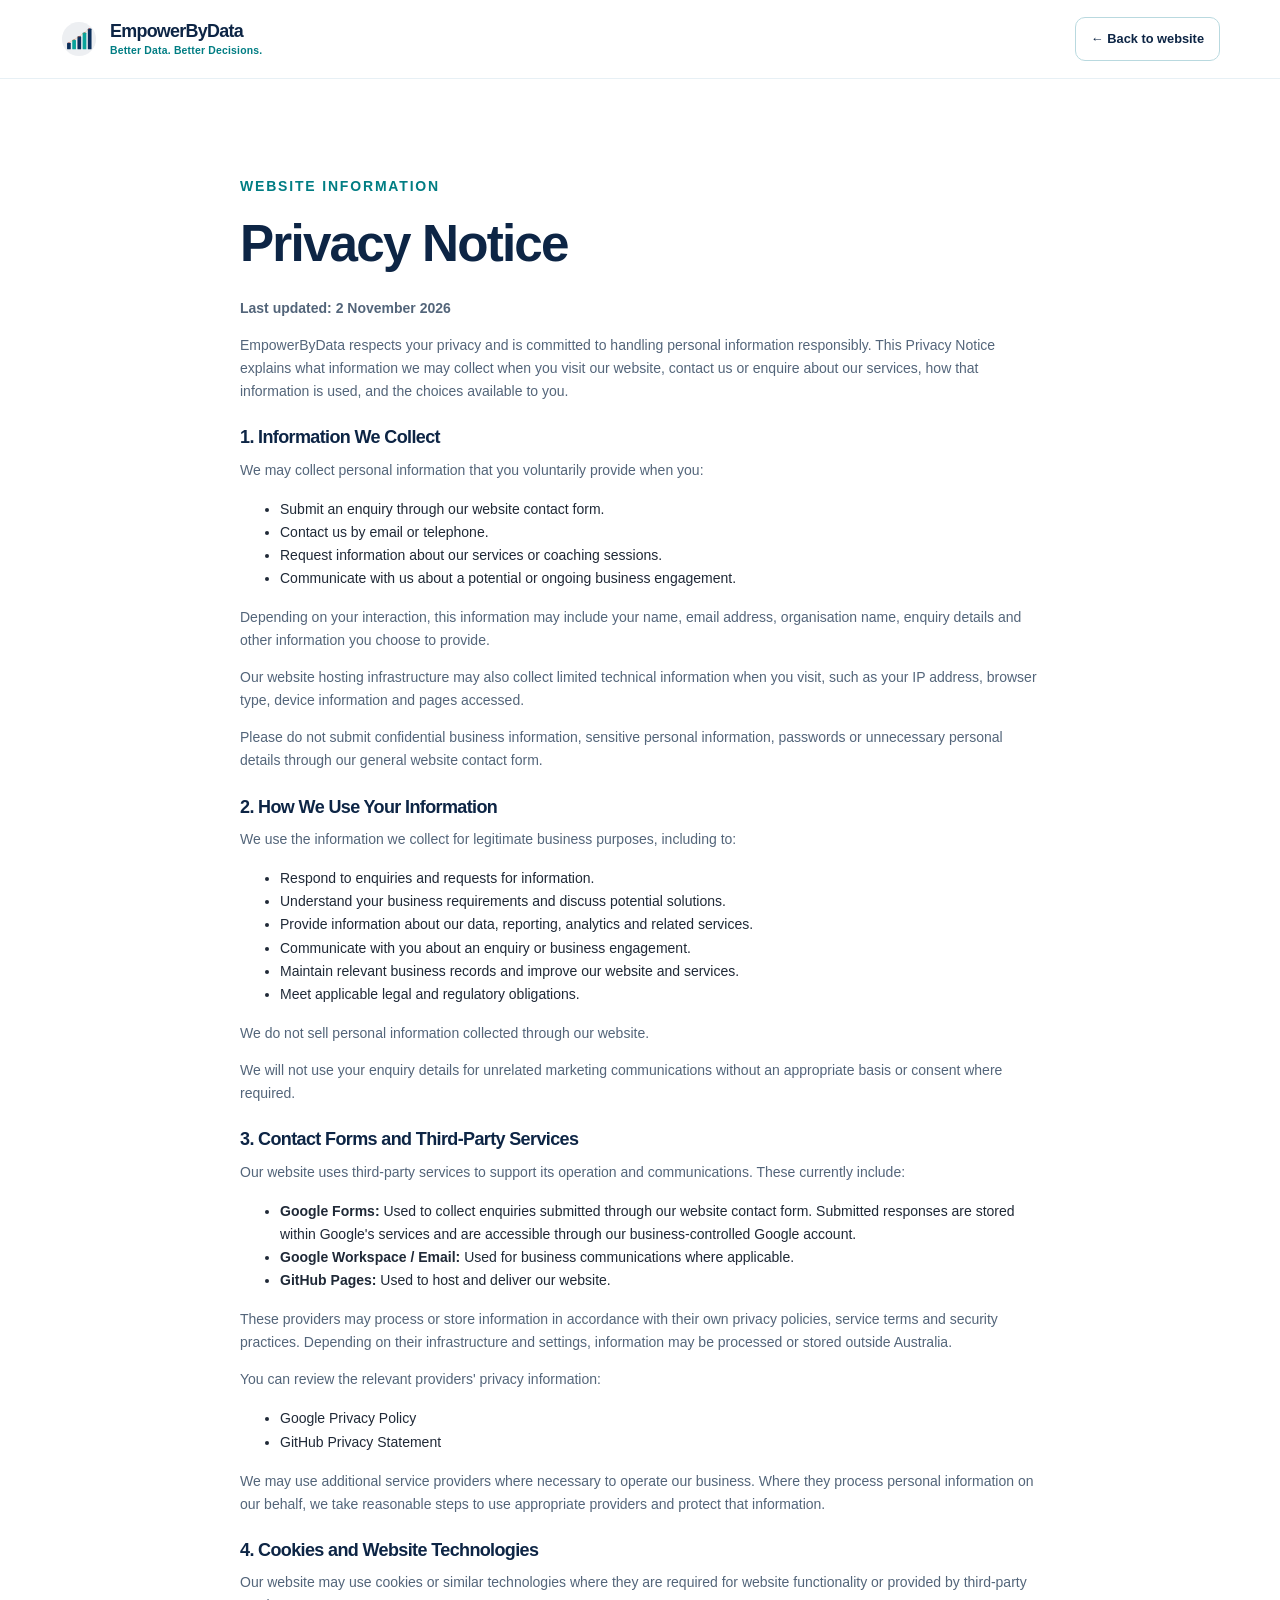
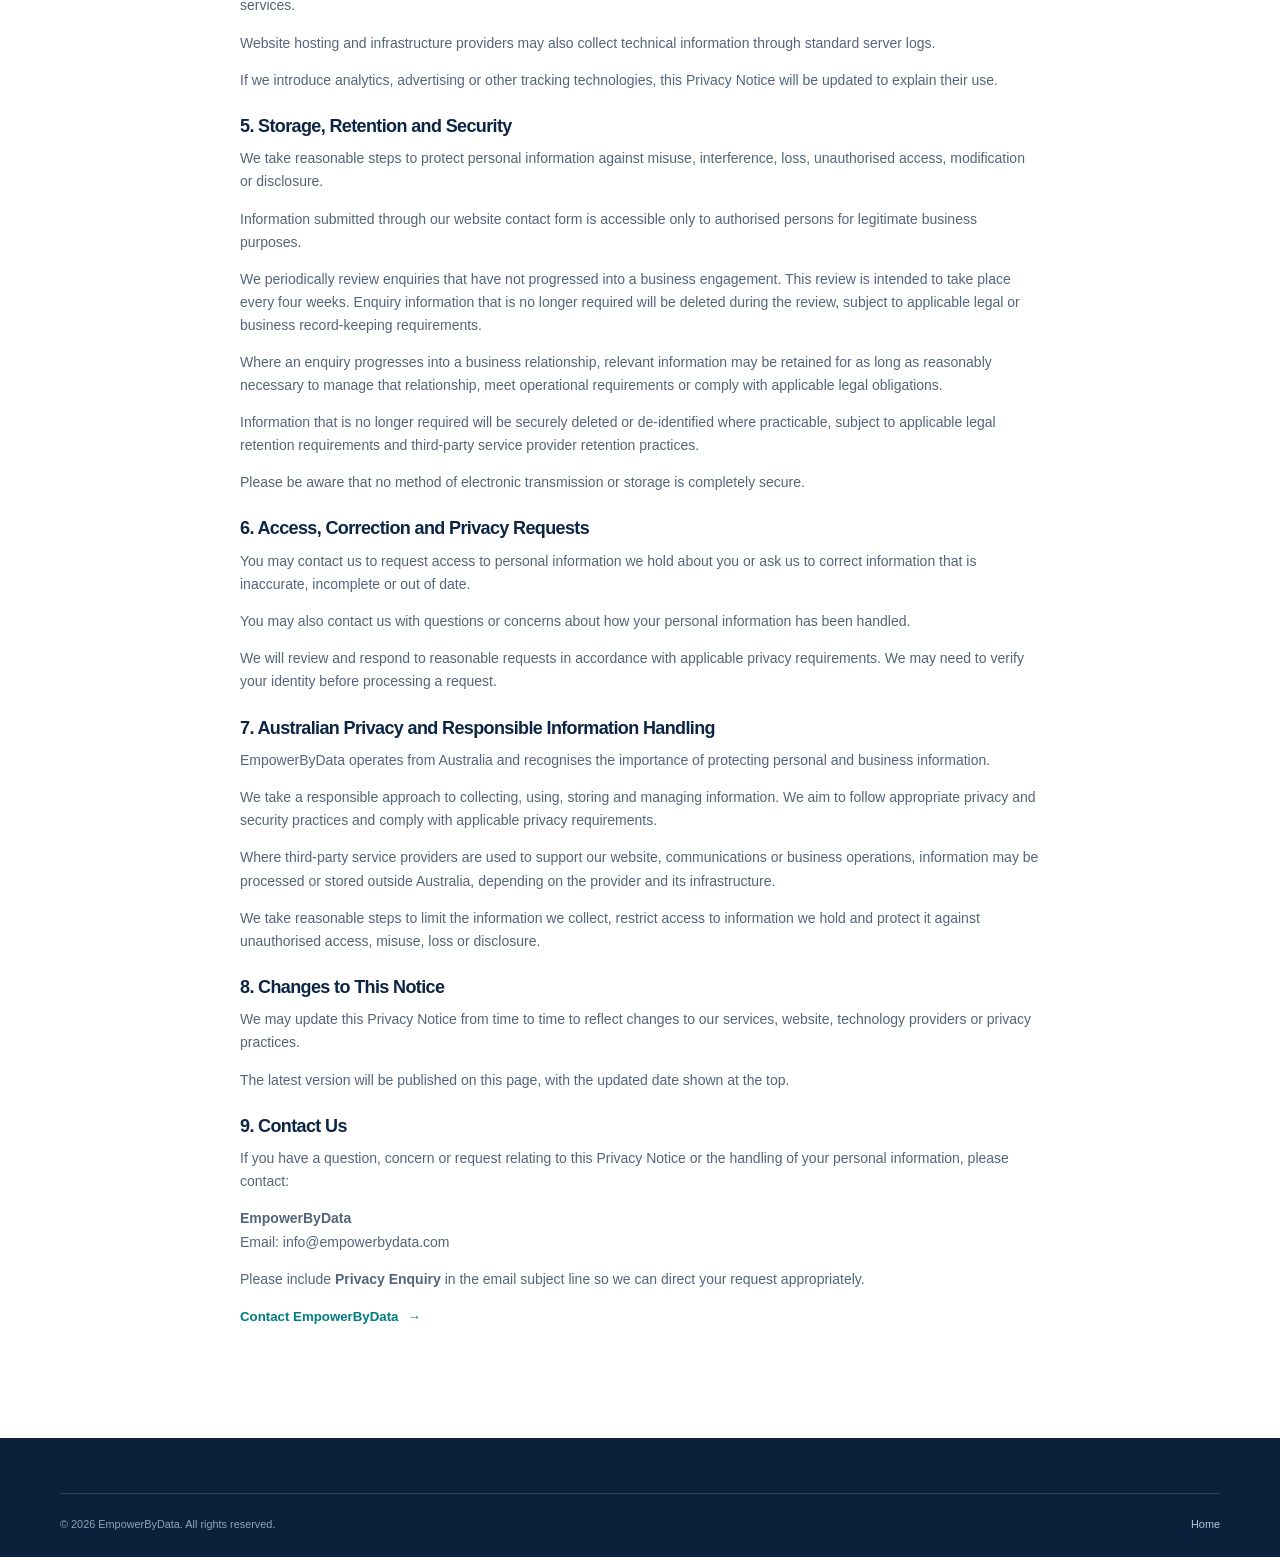
==== commit 437d16ee: "Updated contacts section and terms page and reviewed entire data across webpage" ====
--- a/privacy.html
+++ b/privacy.html
@@ -1,10 +1,367 @@
 <!doctype html>
-<html lang="en-AU"><head><meta charset="utf-8"><meta name="viewport" content="width=device-width, initial-scale=1"><meta name="description" content="EmpowerByData privacy notice template."><title>Privacy Notice — EmpowerByData</title><link rel="stylesheet" href="css/empowerbydata.css"></head>
-<body><header class="site-header"><div class="container nav-wrap"><a class="brand" href="index.html"><span class="brand-mark"><span></span><span></span><span></span><span></span></span><span class="brand-copy"><strong>EmpowerByData</strong><small>Better Data. Better Decisions.</small></span></a><a class="btn btn-secondary btn-small" href="index.html">← Back to website</a></div></header>
-<main class="section-pad section-white"><article class="container" style="max-width:800px"><p class="eyebrow">Website information</p><h1 style="font-size:clamp(2rem,4vw,3.2rem)">Privacy notice</h1><p><strong>Template — review and customise before publishing.</strong> This page is a starting point, not legal advice. Update it to reflect your actual business, tools, data practices and obligations under applicable Australian privacy law.</p>
-<h2>Information you provide</h2><p>If you submit the contact form, you may provide your name, email address, organisation and details about your enquiry. Please do not send confidential, sensitive or unnecessary personal information through the website form.</p>
-<h2>How information is used</h2><p>Information submitted through the contact form is intended to be used to respond to enquiries, discuss possible services and maintain relevant business communications. Describe any additional uses here before launch.</p>
-<h2>Form service and third parties</h2><p>The contact form is designed to use Formspree after you configure it. Review Formspree's current privacy terms and explain any other hosting, analytics, email or scheduling providers you choose to use. Third-party providers may process information under their own terms.</p>
-<h2>Retention and security</h2><p>Describe how enquiry information is stored, who can access it, how long it is retained and how you handle deletion or correction requests. Take reasonable steps to protect information, while recognising that no internet transmission is completely risk-free.</p>
-<h2>Your questions</h2><p>Replace this section with your business contact details and a process for privacy enquiries or requests.</p><p><a class="text-link" href="index.html#contact">Contact EmpowerByData <span>→</span></a></p></article></main>
-<footer class="site-footer"><div class="container footer-bottom"><span>© <span id="year">2026</span> EmpowerByData</span><a href="index.html">Home</a></div></footer><script>document.getElementById('year').textContent=new Date().getFullYear()</script></body></html>+<html lang="en-AU">
+<head>
+    <meta charset="utf-8">
+    <meta name="viewport" content="width=device-width, initial-scale=1">
+
+    <meta name="description" content="Read the EmpowerByData Privacy Notice to understand how we collect, use and protect personal information.">
+
+    <title>Privacy Notice — EmpowerByData</title>
+
+    <link rel="stylesheet" href="css/empowerbydata.css">
+</head>
+
+<body>
+
+<header class="site-header">
+    <div class="container nav-wrap">
+
+        <a class="brand" href="index.html">
+            <img
+                src="assets/logo-icon.svg"
+                alt="EmpowerByData logo"
+                class="brand-logo-icon"
+            >
+
+            <span class="brand-copy">
+                <strong>EmpowerByData</strong>
+                <small>Better Data. Better Decisions.</small>
+            </span>
+        </a>
+
+        <a class="btn btn-secondary btn-small" href="index.html">
+            ← Back to website
+        </a>
+
+    </div>
+</header>
+
+
+<main class="section-pad section-white">
+
+    <article class="container" style="max-width:800px">
+
+        <p class="eyebrow">Website information</p>
+
+        <h1 style="font-size:clamp(2rem,4vw,3.2rem)">
+            Privacy Notice
+        </h1>
+
+        <p>
+            <strong>Last updated: 2 November 2026</strong>
+        </p>
+
+        <p>
+            EmpowerByData respects your privacy and is committed to
+            handling personal information responsibly. This Privacy
+            Notice explains what information we may collect when you
+            visit our website, contact us or enquire about our services,
+            how that information is used, and the choices available to you.
+        </p>
+
+
+        <h2>1. Information We Collect</h2>
+
+        <p>
+            We may collect personal information that you voluntarily
+            provide when you:
+        </p>
+
+        <ul>
+            <li>Submit an enquiry through our website contact form.</li>
+            <li>Contact us by email or telephone.</li>
+            <li>Request information about our services or coaching sessions.</li>
+            <li>Communicate with us about a potential or ongoing business engagement.</li>
+        </ul>
+
+        <p>
+            Depending on your interaction, this information may include
+            your name, email address, organisation name, enquiry details
+            and other information you choose to provide.
+        </p>
+
+        <p>
+            Our website hosting infrastructure may also collect limited
+            technical information when you visit, such as your IP address,
+            browser type, device information and pages accessed.
+        </p>
+
+        <p>
+            Please do not submit confidential business information,
+            sensitive personal information, passwords or unnecessary
+            personal details through our general website contact form.
+        </p>
+
+
+        <h2>2. How We Use Your Information</h2>
+
+        <p>
+            We use the information we collect for legitimate business
+            purposes, including to:
+        </p>
+
+        <ul>
+            <li>Respond to enquiries and requests for information.</li>
+            <li>Understand your business requirements and discuss potential solutions.</li>
+            <li>Provide information about our data, reporting, analytics and related services.</li>
+            <li>Communicate with you about an enquiry or business engagement.</li>
+            <li>Maintain relevant business records and improve our website and services.</li>
+            <li>Meet applicable legal and regulatory obligations.</li>
+        </ul>
+
+        <p>
+            We do not sell personal information collected through
+            our website.
+        </p>
+
+        <p>
+            We will not use your enquiry details for unrelated marketing
+            communications without an appropriate basis or consent
+            where required.
+        </p>
+
+
+        <h2>3. Contact Forms and Third-Party Services</h2>
+
+        <p>
+            Our website uses third-party services to support its
+            operation and communications. These currently include:
+        </p>
+
+        <ul>
+            <li>
+                <strong>Google Forms:</strong> Used to collect enquiries submitted
+                through our website contact form. Submitted responses are stored
+                within Google's services and are accessible through our
+                business-controlled Google account.
+            </li>
+
+            <li>
+                <strong>Google Workspace / Email:</strong> Used for business
+                communications where applicable.
+            </li>
+
+            <li>
+                <strong>GitHub Pages:</strong> Used to host and deliver
+                our website.
+            </li>
+        </ul>
+
+        <p>
+            These providers may process or store information in
+            accordance with their own privacy policies, service terms
+            and security practices. Depending on their infrastructure
+            and settings, information may be processed or stored
+            outside Australia.
+        </p>
+
+        <p>
+            You can review the relevant providers' privacy information:
+        </p>
+
+        <ul>
+            <li>
+                <a href="https://policies.google.com/privacy"
+                   target="_blank"
+                   rel="noopener noreferrer">
+                    Google Privacy Policy
+                </a>
+            </li>
+
+            <li>
+                <a href="https://docs.github.com/en/site-policy/privacy-policies/github-general-privacy-statement"
+                   target="_blank"
+                   rel="noopener noreferrer">
+                    GitHub Privacy Statement
+                </a>
+            </li>
+        </ul>
+
+        <p>
+            We may use additional service providers where necessary
+            to operate our business. Where they process personal
+            information on our behalf, we take reasonable steps to
+            use appropriate providers and protect that information.
+        </p>
+
+
+        <h2>4. Cookies and Website Technologies</h2>
+
+        <p>
+            Our website may use cookies or similar technologies where
+            they are required for website functionality or provided
+            by third-party services.
+        </p>
+
+        <p>
+            Website hosting and infrastructure providers may also
+            collect technical information through standard server logs.
+        </p>
+
+        <p>
+            If we introduce analytics, advertising or other tracking
+            technologies, this Privacy Notice will be updated to
+            explain their use.
+        </p>
+
+
+        <h2>5. Storage, Retention and Security</h2>
+
+        <p>
+            We take reasonable steps to protect personal information
+            against misuse, interference, loss, unauthorised access,
+            modification or disclosure.
+        </p>
+
+        <p>
+            Information submitted through our website contact form
+            is accessible only to authorised persons for legitimate
+            business purposes.
+        </p>
+
+        <p>
+            We periodically review enquiries that have not progressed
+            into a business engagement. This review is intended to
+            take place every four weeks. Enquiry information that
+            is no longer required will be deleted during the review,
+            subject to applicable legal or business record-keeping
+            requirements.
+        </p>
+
+        <p>
+            Where an enquiry progresses into a business relationship,
+            relevant information may be retained for as long as
+            reasonably necessary to manage that relationship, meet
+            operational requirements or comply with applicable
+            legal obligations.
+        </p>
+
+        <p>
+            Information that is no longer required will be securely
+            deleted or de-identified where practicable, subject to
+            applicable legal retention requirements and third-party
+            service provider retention practices.
+        </p>
+
+        <p>
+            Please be aware that no method of electronic transmission
+            or storage is completely secure.
+        </p>
+
+
+        <h2>6. Access, Correction and Privacy Requests</h2>
+
+        <p>
+            You may contact us to request access to personal information
+            we hold about you or ask us to correct information that is
+            inaccurate, incomplete or out of date.
+        </p>
+
+        <p>
+            You may also contact us with questions or concerns about
+            how your personal information has been handled.
+        </p>
+
+        <p>
+            We will review and respond to reasonable requests in
+            accordance with applicable privacy requirements. We may
+            need to verify your identity before processing a request.
+        </p>
+
+
+        <h2>7. Australian Privacy and Responsible Information Handling</h2>
+
+        <p>
+            EmpowerByData operates from Australia and recognises the
+            importance of protecting personal and business information.
+        </p>
+
+        <p>
+            We take a responsible approach to collecting, using,
+            storing and managing information. We aim to follow
+            appropriate privacy and security practices and comply
+            with applicable privacy requirements.
+        </p>
+
+        <p>
+            Where third-party service providers are used to support
+            our website, communications or business operations,
+            information may be processed or stored outside Australia,
+            depending on the provider and its infrastructure.
+        </p>
+
+        <p>
+            We take reasonable steps to limit the information we
+            collect, restrict access to information we hold and
+            protect it against unauthorised access, misuse, loss
+            or disclosure.
+        </p>
+
+
+        <h2>8. Changes to This Notice</h2>
+
+        <p>
+            We may update this Privacy Notice from time to time
+            to reflect changes to our services, website, technology
+            providers or privacy practices.
+        </p>
+
+        <p>
+            The latest version will be published on this page,
+            with the updated date shown at the top.
+        </p>
+
+
+        <h2>9. Contact Us</h2>
+
+        <p>
+            If you have a question, concern or request relating
+            to this Privacy Notice or the handling of your
+            personal information, please contact:
+        </p>
+
+        <p>
+            <strong>EmpowerByData</strong><br>
+            Email:
+            <a href="mailto:info@empowerbydata.com">
+                info@empowerbydata.com
+            </a>
+        </p>
+
+        <p>
+            Please include <strong>Privacy Enquiry</strong> in
+            the email subject line so we can direct your request
+            appropriately.
+        </p>
+
+        <p>
+            <a class="text-link" href="index.html#contact">
+                Contact EmpowerByData <span>→</span>
+            </a>
+        </p>
+
+    </article>
+
+</main>
+
+
+<footer class="site-footer">
+    <div class="container footer-bottom">
+
+        <span>
+            © <span id="year">2026</span> EmpowerByData.
+            All rights reserved.
+        </span>
+
+        <a href="index.html">Home</a>
+
+    </div>
+</footer>
+
+<script>
+    document.getElementById('year').textContent =
+        new Date().getFullYear();
+</script>
+
+</body>
+</html>
--- a/css/empowerbydata.css
+++ b/css/empowerbydata.css
@@ -25,13 +25,56 @@
 .skip-link:focus { top: 12px; }
 .site-header { position: sticky; top: 0; z-index: 100; background: rgba(255,255,255,.93); backdrop-filter: blur(16px); border-bottom: 1px solid rgba(226,237,243,.8); }
 .nav-wrap { display: flex; align-items: center; justify-content: space-between; min-height: 78px; gap: 28px; }
-.brand { display: inline-flex; align-items: center; gap: 10px; flex-shrink: 0; }
-.brand-mark { display: inline-flex; align-items: end; gap: 3px; height: 27px; width: 28px; padding-bottom: 2px; }
-.brand-mark span { width: 5px; border-radius: 3px 3px 1px 1px; background: var(--teal); display: block; }
-.brand-mark span:nth-child(1) { height: 10px; }.brand-mark span:nth-child(2) { height: 16px; }.brand-mark span:nth-child(3) { height: 22px; }.brand-mark span:nth-child(4) { height: 27px; background: var(--navy); }
-.brand-copy { display: flex; flex-direction: column; line-height: 1.2; }
-.brand-copy strong { color: var(--navy); font: 800 1.12rem "Manrope",sans-serif; letter-spacing: -.04em; }
-.brand-copy small { color: var(--teal-dark); font-size: .65rem; font-weight: 700; letter-spacing: .02em; margin-top: 3px; }
+
+/* BRAND LOGO AND IDENTITY */
+.brand {
+    display: inline-flex;
+    align-items: center;
+    gap: 12px;
+    flex-shrink: 0;
+    text-decoration: none;
+}
+
+.brand-logo-icon {
+    display: block;
+    width: 38px;
+    height: 38px;
+    flex: 0 0 38px;
+    object-fit: contain;
+}
+
+.brand-copy {
+    display: flex;
+    flex-direction: column;
+    justify-content: center;
+    line-height: 1.2;
+}
+
+.brand-copy strong {
+    color: var(--navy);
+    font-family: "Manrope", sans-serif;
+    font-size: 1.12rem;
+    font-weight: 800;
+    letter-spacing: -.04em;
+}
+
+.brand-copy small {
+    color: var(--teal-dark);
+    font-size: .65rem;
+    font-weight: 700;
+    letter-spacing: .02em;
+    margin-top: 3px;
+}
+
+/* Footer brand */
+.brand-light .brand-copy strong {
+    color: white;
+}
+
+.brand-light .brand-copy small {
+    color: #8dd9d2;
+}
+
 .primary-nav { display: flex; align-items: center; gap: clamp(10px,1.4vw,21px); }
 .nav-link { position: relative; padding: 30px 0 27px; font-size: .78rem; font-weight: 700; color: #4b5c70; white-space: nowrap; transition: color .2s; }
 .nav-link:hover,.nav-link.active { color: var(--teal-dark); }
@@ -78,14 +121,501 @@
 .ill-window { position:absolute; width:155px; height:105px; border:1px solid #b5e3e2; background:rgba(255,255,255,.93); border-radius:10px; padding:13px; left:16%; top:28%; box-shadow:0 12px 22px rgba(13,37,69,.08); transform:rotate(-4deg); }.ill-window i { display:inline-block; width:5px; height:5px; border-radius:50%; background:#9fded9; margin-right:3px; }.ill-window b { position:absolute; right:13px; top:11px; color:var(--teal); font-size:1.3rem; }.ill-window small,.ill-window strong { display:block; }.ill-window small { font-size:.6rem; color:#7c8d9f; margin-top:10px; }.ill-window strong { font-size:1.2rem; color:var(--navy); }.ill-person { position:absolute; width:75px; height:105px; right:17%; bottom:-7px; }.ill-person .face { position:absolute; width:35px; height:43px; border-radius:45% 45% 48% 48%; background:#dca77f; top:8px; left:20px; z-index:2; }.ill-person .hair { position:absolute; width:40px; height:36px; border-radius:50% 50% 25% 25%; background:#263d51; top:0; left:17px; z-index:3; }.ill-person .body { position:absolute; width:68px; height:56px; border-radius:25px 25px 0 0; background:#2b8991; bottom:0; left:3px; }.ill-plant { position:absolute; right:4%; top:22%; font-size:3rem; color:#64b8a5; transform:rotate(-20deg); }
 .ill-smallbiz .people { position:absolute; display:flex; gap:7px; left:13%; bottom:18%; }.people i { width:36px; height:73px; border-radius:20px 20px 5px 5px; background:#3c8797; position:relative; }.people i:before { content:""; position:absolute; width:25px; height:25px; border-radius:50%; background:#dba77e; top:-21px; left:5px; }.people i:nth-child(2) { background:#e8a76f; transform:translateY(-10px); }.people i:nth-child(3) { background:#6b9d88; }.ill-chart { position:absolute; right:12%; top:20%; width:95px; height:96px; background:white; border:1px solid #dce9f3; border-radius:10px; padding:10px; box-shadow:var(--shadow-sm); }.ill-chart b { display:block; color:var(--teal); font-size:1.4rem; }.ill-chart small,.ill-chart strong { display:block; }.ill-chart small { color:#7d8fa3; font-size:.6rem; }.ill-chart strong { color:#138b7e; font-size:1.3rem; }.ill-table { position:absolute; right:13%; bottom:14%; width:82px; height:26px; display:flex; gap:3px; }.ill-table i { flex:1; background:#c5e7e6; border-radius:3px; }.heart-shape { position:absolute; top:28%; left:40%; font-size:4.2rem; color:#8bcdb8; text-shadow:0 7px 0 rgba(0,120,120,.08); }.community-person { position:absolute; bottom:18%; width:35px; height:56px; border-radius:20px 20px 5px 5px; background:#4b9a86; }.community-person:before { content:""; position:absolute; top:-22px; left:5px; width:25px; height:25px; border-radius:50%; background:#d7a27e; }.p1 { left:20%; transform:rotate(-8deg); }.p2 { right:20%; background:#e7a36c; transform:rotate(8deg); }.p3 { left:42%; bottom:8%; height:43px; background:#6f9cb4; }.impact-pill { position:absolute; bottom:13%; left:36%; padding:7px 12px; border-radius:20px; background:white; box-shadow:var(--shadow-sm); font-size:.68rem; color:#718197; }.impact-pill b { color:var(--teal-dark); }
 .split-section { display:grid; grid-template-columns:.72fr 1.28fr; gap:65px; align-items:center; }.split-copy h2 { max-width:440px; }.split-copy>p:not(.eyebrow) { max-width:440px; }.split-copy .text-link { margin-top:7px; }.lifecycle-card { display:flex; align-items:center; justify-content:space-between; gap:7px; position:relative; padding:30px 20px; background:white; border:1px solid var(--line); border-radius:var(--radius); box-shadow:var(--shadow-sm); }.lifecycle-path { position:absolute; left:9%; right:9%; top:60px; border-top:1px dashed #9cd8d5; }.life-step { position:relative; z-index:1; display:flex; flex-direction:column; align-items:center; text-align:center; gap:8px; min-width:0; }.life-icon { display:grid; place-items:center; width:60px; height:60px; border-radius:50%; background:#e1f8f5; border:1px solid #bce9e4; box-shadow:0 5px 15px rgba(0,163,163,.08); }.life-step b { font-size:.73rem; color:var(--navy); }.life-step small { font-size:.62rem; color:#8a9aac; }.life-arrow { position:relative; z-index:2; color:#74b8bd; font-size:1rem; align-self:center; margin-top:-25px; }
-.services-grid { display:grid; grid-template-columns:repeat(5,1fr); gap:15px; }.service-card { position:relative; padding:24px 19px 21px; border:1px solid var(--line); border-radius:16px; background:white; box-shadow:var(--shadow-sm); display:flex; flex-direction:column; transition:transform .25s,box-shadow .25s; }.service-icon { width:51px; height:51px; border-radius:16px; display:grid; place-items:center; margin-bottom:20px; }.service-icon.teal { background:#dff7f3; }.service-icon.blue { background:#e3f0ff; }.service-icon.violet { background:#eee9ff; }.service-icon.orange { background:#ffeadc; }.service-icon.mint { background:#e0f7ee; }.service-index { position:absolute; top:29px; right:17px; color:#c1cbd5; font-size:.67rem; font-weight:800; }.service-card h3 { font-size:1rem; letter-spacing:-.025em; }.service-card>p { font-size:.81rem; line-height:1.6; min-height:76px; }.service-card ul { padding-left:17px; margin:0 0 21px; color:#66788c; font-size:.74rem; line-height:1.9; }.service-card li::marker { color:var(--teal); }.service-more { margin-top:auto; padding-top:14px; border-top:1px solid #edf1f4; font-size:.72rem; font-weight:800; color:var(--teal-dark); }
+.services-carousel-wrap { min-width:0; } .services-carousel-controls { display:flex; align-items:center; justify-content:space-between; gap:16px; margin:0 0 16px; } .services-scroll-hint { margin:0; color:#718096; font-size:.78rem; } .services-scroll-hint span { color:var(--teal-dark); padding-left:5px; } .services-scroll-buttons { display:flex; gap:8px; } .service-scroll-btn { width:38px; height:38px; border:1px solid var(--line); border-radius:50%; background:#fff; color:var(--navy); font-size:1.15rem; cursor:pointer; transition:background .2s,color .2s,border-color .2s; } .service-scroll-btn:hover { background:var(--navy); color:#fff; border-color:var(--navy); } .service-scroll-btn:focus-visible { outline:3px solid #00a3a366; outline-offset:3px; } .services-grid { display:grid; grid-auto-flow:column; grid-auto-columns:calc((100% - 45px) / 4); grid-template-rows:1fr; gap:15px; overflow-x:auto; overscroll-behavior-inline:contain; scroll-snap-type:x mandatory; scroll-behavior:smooth; padding:2px 2px 18px; scrollbar-width:thin; scrollbar-color:#b9d9d6 #eef3f6; } .services-grid .service-card { min-width:0; scroll-snap-align:start; }.service-card { position:relative; padding:24px 19px 21px; border:1px solid var(--line); border-radius:16px; background:white; box-shadow:var(--shadow-sm); display:flex; flex-direction:column; transition:transform .25s,box-shadow .25s; }.service-icon { width:51px; height:51px; border-radius:16px; display:grid; place-items:center; margin-bottom:20px; }.service-icon.teal { background:#dff7f3; }.service-icon.blue { background:#e3f0ff; }.service-icon.violet { background:#eee9ff; }.service-icon.orange { background:#ffeadc; }.service-icon.mint { background:#e0f7ee; }.service-index { position:absolute; top:29px; right:17px; color:#c1cbd5; font-size:.67rem; font-weight:800; }.service-card h3 { font-size:1rem; letter-spacing:-.025em; }.service-card>p { font-size:.81rem; line-height:1.6; min-height:76px; }.service-card ul { padding-left:17px; margin:0 0 21px; color:#66788c; font-size:.74rem; line-height:1.9; }.service-card li::marker { color:var(--teal); }.service-more { margin-top:auto; padding-top:14px; border-top:1px solid #edf1f4; font-size:.72rem; font-weight:800; color:var(--teal-dark); }
 .process-grid { display:grid; grid-template-columns:repeat(6,1fr); gap:18px; position:relative; }.process-grid:before { content:""; position:absolute; top:37px; left:8%; right:8%; border-top:1px dashed #a8d9d8; }.process-step { position:relative; text-align:center; }.process-icon { display:grid; place-items:center; width:74px; height:74px; border:1px solid #c4e9e7; border-radius:50%; background:linear-gradient(145deg,#e5faf7,#f4fbff); margin:0 auto 15px; position:relative; z-index:1; }.process-icon svg { width:29px; height:29px; }.step-no { display:inline-grid; place-items:center; width:25px; height:25px; border-radius:50%; background:var(--teal); color:white; font-size:.68rem; font-weight:800; margin-bottom:10px; }.process-step h3 { font-size:1rem; margin-bottom:8px; }.process-step p { font-size:.78rem; line-height:1.65; margin:0; }
 .insights-grid { display:grid; grid-template-columns:repeat(4,1fr); gap:18px; }.insight-card { border:1px solid var(--line); background:white; border-radius:15px; overflow:hidden; box-shadow:var(--shadow-sm); transition:transform .25s,box-shadow .25s; }.insight-art { height:170px; display:block; position:relative; overflow:hidden; }.art-one { background:linear-gradient(140deg,#dceee8,#f8f1e6); }.art-window { position:absolute; top:29px; left:13%; width:66%; height:125px; border-radius:9px; background:white; box-shadow:0 13px 28px #0d25451c; padding:14px; transform:rotate(-4deg); }.art-window b { font-size:.65rem; display:block; color:var(--navy); margin-bottom:10px; }.art-window i { display:inline-block; height:28px; width:23%; margin-right:4%; background:#e5f5f2; border-radius:4px; }.art-window strong { display:block; color:var(--teal-dark); font-size:1.25rem; margin-top:8px; }.art-sun { position:absolute; width:90px; height:90px; background:#f4c18c; border-radius:50%; right:-15px; top:-20px; opacity:.6; }.art-two { background:linear-gradient(135deg,#edf2fa,#e5eaf1); }.paper { position:absolute; top:16px; left:24%; width:56%; height:145px; padding:14px; background:#fffefa; box-shadow:0 9px 22px #0d25451c; transform:rotate(5deg); }.paper b { display:block; font-size:.65rem; margin-bottom:12px; }.paper i { display:block; height:8px; border-bottom:1px solid #d9e2e9; margin-bottom:9px; color:#718197; font-size:.5rem; }.art-pencil { position:absolute; height:120px; width:10px; background:#e5a265; right:15%; bottom:-8px; transform:rotate(33deg); border-radius:5px; }.art-three { background:linear-gradient(140deg,#e4f5f1,#e8f0f7); }.mini-dashboard { position:absolute; top:25px; left:13%; width:70%; height:120px; background:white; border-radius:10px; box-shadow:0 10px 25px #0d25451c; padding:14px; }.mini-dashboard b { display:block; color:var(--navy); font-size:.65rem; }.mini-dashboard span { display:flex; align-items:end; height:45px; gap:6px; margin-top:6px; }.mini-dashboard i { flex:1; background:#9cddd6; border-radius:3px 3px 0 0; }.mini-dashboard i:nth-child(1){height:35%}.mini-dashboard i:nth-child(2){height:50%}.mini-dashboard i:nth-child(3){height:45%}.mini-dashboard i:nth-child(4){height:78%}.mini-dashboard i:nth-child(5){height:100%}.mini-dashboard strong { font-size:.75rem; color:var(--teal-dark); }.art-plant { position:absolute; right:5%; bottom:0; color:#5b9c88; font-size:3.6rem; }.art-four { background:linear-gradient(140deg,#e8f0fa,#e6f6f3); }.sheet-grid { position:absolute; top:25px; left:12%; width:76%; height:112px; background:white; border-radius:7px; box-shadow:0 10px 24px #0d25451c; padding:12px; display:grid; grid-template-columns:repeat(4,1fr); gap:5px; }.sheet-grid b { grid-column:1/-1; font-size:.55rem; }.sheet-grid i { background:#e2f3f0; border:1px solid #d1e8e5; border-radius:2px; }.sheet-chart { position:absolute; right:15%; bottom:13px; color:var(--teal); letter-spacing:4px; font-size:1.4rem; }.insight-content { padding:20px; }.tag { display:inline-block; padding:5px 8px; border-radius:5px; background:#e1f7f2; color:#087d78; font-size:.56rem; font-weight:800; letter-spacing:.05em; }.tag-blue { background:#e5efff; color:#426db0; }.tag-orange { background:#fff0e4; color:#ba6a29; }.insight-content h3 { font-size:1rem; margin:12px 0 9px; letter-spacing:-.025em; }.insight-content h3 a:hover { color:var(--teal-dark); }.insight-content p { font-size:.79rem; line-height:1.65; min-height:64px; }.insight-content .text-link { font-size:.74rem; }.content-note { margin:22px 0 0; text-align:center; font-size:.76rem; color:#8794a5; }.article-overviews { margin-top:24px; display:grid; grid-template-columns:1fr 1fr; gap:10px; }.article-overviews details { border:1px solid var(--line); border-radius:10px; padding:14px 17px; background:#fbfdfe; }.article-overviews summary { color:var(--navy); font-size:.85rem; font-weight:800; cursor:pointer; }.article-overviews details p { margin:12px 0 0; font-size:.85rem; }
 .case-grid { display:grid; grid-template-columns:repeat(3,1fr); gap:20px; }.case-card { background:white; border:1px solid var(--line); border-radius:16px; overflow:hidden; box-shadow:var(--shadow-sm); transition:transform .25s,box-shadow .25s; }.case-visual { height:180px; padding:20px; position:relative; overflow:hidden; }.case-visual-one { background:linear-gradient(140deg,#dceee8,#eef5f7); }.case-visual-two { background:linear-gradient(140deg,#e5efff,#f2f7ff); }.case-visual-three { background:linear-gradient(140deg,#fff0e3,#f6f2ea); }.case-chip { display:inline-block; padding:5px 8px; border-radius:5px; background:rgba(255,255,255,.8); color:var(--teal-dark); font-size:.57rem; letter-spacing:.07em; font-weight:800; }.case-screen { position:absolute; left:22%; top:52px; width:60%; height:120px; border:5px solid #fff; background:#fff; border-radius:9px; box-shadow:0 10px 25px #0d25451a; padding:12px; transform:rotate(-3deg); }.case-screen b,.case-dashboard b { display:block; font-size:.65rem; color:var(--navy); }.case-chart { height:48px; display:flex; align-items:end; gap:6px; border-bottom:1px solid #e6edf2; margin:8px 0; }.case-chart i { flex:1; background:#a8e1da; border-radius:3px 3px 0 0; }.case-chart i:nth-child(1){height:30%}.case-chart i:nth-child(2){height:48%}.case-chart i:nth-child(3){height:40%}.case-chart i:nth-child(4){height:65%}.case-chart i:nth-child(5){height:72%}.case-chart i:nth-child(6){height:95%}.case-screen small { color:#8494a5; font-size:.55rem; }.case-dashboard { display:flex; justify-content:space-around; position:absolute; top:58px; left:13%; right:13%; padding:16px; border-radius:10px; background:white; box-shadow:0 10px 25px #0d25451a; transform:rotate(2deg); }.case-dashboard>div { display:flex; flex-direction:column; align-items:center; gap:6px; }.case-dashboard strong { font-size:1.7rem; color:var(--navy); }.case-dashboard small { font-size:.57rem; color:#8292a3; }.case-ring { width:55px; height:55px; border-radius:50%; border:7px solid #d8f1ec; border-top-color:var(--teal); display:grid; place-items:center; color:var(--navy); font-size:.72rem; font-weight:800; }.workflow-visual { display:flex; align-items:center; justify-content:center; gap:8px; margin-top:30px; }.workflow-visual span { background:white; border:1px solid #f2d8bf; border-radius:8px; padding:10px 9px; color:var(--navy); font-size:.7rem; font-weight:800; box-shadow:0 7px 15px #0d254510; }.workflow-visual i { color:#b97a47; font-style:normal; }.workflow-caption { text-align:center; color:#8d785f; font-size:.65rem; margin-top:13px; }.case-content { padding:22px; }.case-content h3 { font-size:1.08rem; margin-bottom:17px; }.case-label { color:var(--teal-dark); font-size:.61rem; letter-spacing:.09em; font-weight:800; margin-bottom:4px; }.case-content p:not(.case-label) { font-size:.79rem; line-height:1.6; margin-bottom:13px; }.case-outcome { display:flex; gap:10px; padding-top:15px; margin-top:5px; border-top:1px solid #edf1f4; }.case-outcome span { flex:1; }.case-outcome b,.case-outcome small { display:block; }.case-outcome b { font-size:.75rem; color:var(--navy); }.case-outcome small { color:#8a98a7; font-size:.61rem; margin-top:3px; }
 .about-grid { display:grid; grid-template-columns:.72fr 1.28fr; gap:80px; align-items:center; }.profile-wrap { text-align:center; }.profile-placeholder { width:min(280px,100%); aspect-ratio:1; border-radius:50%; background:linear-gradient(145deg,#dff5f1,#f3f9fc); display:grid; place-items:center; position:relative; margin:0 auto 18px; }.profile-placeholder svg { width:85%; height:85%; }.profile-spark { position:absolute; color:var(--orange); font-weight:800; }.spark-a { right:2%; top:20%; font-size:2rem; }.spark-b { left:5%; bottom:23%; font-size:1.6rem; }.profile-caption { display:inline-flex; align-items:center; gap:8px; padding:9px 13px; border-radius:30px; background:#f1faf8; color:#497b7a; font-size:.74rem; font-weight:700; }.profile-dot { width:7px; height:7px; border-radius:50%; background:var(--teal); }.about-copy h2 { margin-bottom:19px; }.about-copy>p:not(.eyebrow) { font-size:.92rem; line-height:1.8; }.about-lede { color:#324b65; font-weight:700; font-size:1.13rem!important; }.values-grid { display:grid; grid-template-columns:1fr 1fr; gap:13px 20px; margin:25px 0; }.values-grid span { display:flex; align-items:center; gap:9px; color:var(--navy); font-size:.85rem; font-weight:700; }.values-grid i { display:grid; place-items:center; width:23px; height:23px; background:#def6ef; color:#008978; border-radius:50%; font-style:normal; font-size:.72rem; }.profile-disclaimer { font-size:.72rem!important; color:#8492a2; border-left:3px solid #f4c49b; padding-left:12px; }
-.contact-section { background:linear-gradient(135deg,#eaf8f7,#f7fafc 55%,#fff4ea); }.contact-grid { display:grid; grid-template-columns:.9fr 1.1fr; gap:70px; align-items:start; }.contact-copy h2 { max-width:450px; }.contact-copy>p:not(.eyebrow) { max-width:480px; }.discovery-card { display:flex; align-items:center; gap:14px; background:rgba(255,255,255,.8); border:1px solid #cce9e5; border-radius:14px; padding:18px; margin:28px 0 23px; }.discovery-icon { width:47px; height:47px; flex-shrink:0; display:grid; place-items:center; background:#ddf7f2; border-radius:12px; }.discovery-icon svg { width:24px; height:24px; }.discovery-card b { color:var(--navy); font-size:.9rem; }.discovery-card p { margin:4px 0 0; font-size:.77rem; }.discovery-arrow { margin-left:auto; color:var(--teal-dark); font-size:1.2rem; }.discuss-list { display:grid; grid-template-columns:1fr 1fr; gap:10px 18px; font-size:.8rem; color:#5c6f82; }.discuss-list>b { grid-column:1/-1; color:var(--navy); }.discuss-list span { color:#5c6f82; }.discuss-list span::first-letter { color:var(--teal-dark); }.contact-email-note { margin-top:25px; font-size:.75rem; overflow-wrap:anywhere; }.contact-form-card { background:white; border:1px solid #e1ecef; border-radius:19px; box-shadow:0 20px 50px rgba(13,37,69,.1); padding:30px; }.form-heading { margin-bottom:22px; }.form-step { font-size:.62rem; font-weight:800; letter-spacing:.12em; color:var(--teal-dark); }.form-heading h3 { margin:9px 0 6px; font-size:1.35rem; }.form-heading p { font-size:.83rem; margin:0; }.contact-form-card form { display:flex; flex-direction:column; gap:15px; }.form-row { display:grid; grid-template-columns:1fr 1fr; gap:13px; }.contact-form-card label { display:flex; flex-direction:column; gap:7px; font-size:.76rem; color:var(--navy); font-weight:800; }.contact-form-card label>span:not(.optional) { color:#d46b47; display:inline; }.contact-form-card .optional { color:#93a0ae; font-weight:500; }.contact-form-card input:not([type=checkbox]),.contact-form-card select,.contact-form-card textarea { width:100%; border:1px solid #dce5eb; border-radius:8px; padding:12px 13px; background:#fbfdfe; color:var(--charcoal); font-weight:500; font-size:.82rem; transition:border .2s,box-shadow .2s; }.contact-form-card input:focus,.contact-form-card select:focus,.contact-form-card textarea:focus { border-color:var(--teal); box-shadow:0 0 0 3px #00a3a31c; outline:none; }.contact-form-card textarea { resize:vertical; min-height:105px; }.consent-label { flex-direction:row!important; align-items:flex-start; gap:10px!important; color:#6d7b8b!important; font-weight:500!important; font-size:.7rem!important; line-height:1.5; }.consent-label input { margin-top:3px; accent-color:var(--teal); }.consent-label a { color:var(--teal-dark); text-decoration:underline; }.form-submit { width:100%; border:0; }.form-small { text-align:center; color:#8b98a7; font-size:.66rem; line-height:1.55; margin:0; }.form-status { display:none; padding:12px; border-radius:8px; font-size:.82rem; }.form-status.visible { display:block; }.form-status.success { background:#e7f8ef; color:#126b4c; }.form-status.error { background:#fff0e9; color:#a44727; }.form-setup-note { margin-top:15px; padding:11px 13px; border:1px dashed #e5c9a8; border-radius:8px; background:#fffaf4; color:#7e654d; font-size:.7rem; line-height:1.55; }.form-setup-note strong { color:#72512f; }
+
+/* Privacy and Terms page typography */
+article.container p,
+article.container li {
+    font-size: 14px;
+    line-height: 1.65;
+}
+
+article.container h2 {
+    font-size: 18px;
+    margin-top: 24px;
+    margin-bottom: 10px;
+}
+
+article.container h3 {
+    font-size: 16px;
+}
+
+/*contact email */
+.contact-email-box {
+    background: #FFFFFF;
+    border: 1px solid #E2E8F0;
+    border-radius: 14px;
+    padding: 18px 22px;
+    margin-top: 22px;
+    box-shadow: 0 3px 12px rgba(13, 37, 69, 0.05);
+}
+
+.contact-email-box a {
+    color: #0D2545;
+    font-weight: 600;
+    text-decoration: none;
+}
+
+.contact-email-box a:hover {
+    color: #00A3A3;
+}
+
+
+.contact-email-box {
+    background: #FFFFFF;
+    border: 1px solid #E2E8F0;
+    border-radius: 14px;
+    padding: 18px 22px;
+    margin-top: 22px;
+    display: flex;
+    flex-direction: column;
+    gap: 16px;
+    box-shadow: 0 3px 12px rgba(13, 37, 69, 0.05);
+}
+
+.contact-option {
+    display: flex;
+    flex-direction: column;
+    gap: 5px;
+}
+
+.contact-option b {
+    color: #0D2545;
+    font-size: 14px;
+}
+
+.contact-option a {
+    color: #0D2545;
+    font-size: 14px;
+    font-weight: 600;
+    text-decoration: none;
+}
+
+.contact-option a:hover {
+    color: #00A3A3;
+}
+.contact-email-box {
+    background: #FFFFFF;
+    border: 1px solid #E2E8F0;
+    border-radius: 14px;
+    padding: 20px 22px;
+    margin-top: 22px;
+    display: flex;
+    flex-direction: column;
+    gap: 18px;
+    box-shadow: 0 3px 12px rgba(13, 37, 69, 0.05);
+}
+
+.contact-option {
+    display: flex;
+    align-items: center;
+    gap: 12px;
+}
+
+.contact-option-icon {
+    width: 40px;
+    height: 40px;
+    min-width: 40px;
+    border-radius: 10px;
+    display: flex;
+    align-items: center;
+    justify-content: center;
+}
+
+.contact-option-icon svg {
+    width: 21px;
+    height: 21px;
+    fill: none;
+    stroke: currentColor;
+    stroke-width: 1.7;
+    stroke-linecap: round;
+    stroke-linejoin: round;
+}
+
+.email-icon {
+    background: #EAF0F8;
+    color: #0D2545;
+}
+
+.whatsapp-icon {
+    background: #E8F7EF;
+    color: #168B55;
+}
+
+.contact-option-text {
+    display: flex;
+    flex-direction: column;
+    gap: 5px;
+}
+
+.contact-option-text p {
+    margin: 2px 0;
+}
+
+.contact-option-text a {
+    font-size: inherit;
+    line-height: 1.3;
+}
+
+.contact-option-text b {
+    color: #0D2545;
+    font-size: 14px;
+}
+
+.contact-option-text a {
+    color: #0D2545;
+    font-size: 14px;
+    font-weight: 600;
+    text-decoration: none;
+}
+
+.contact-option-text a:hover {
+    color: #00A3A3;
+}
+/* CONTACT SECTION - RESTORE CENTRED WIDTH AND MARGINS */
+
+
+/* =========================================
+   CONTACT SECTION
+   Consolidated contact layout
+========================================= */
+
+.contact-section {
+    background: linear-gradient(
+        135deg,
+        #eaf8f7,
+        #f7fafc 55%,
+        #fff4ea
+    );
+}
+
+.contact-grid {
+    display: grid;
+    grid-template-columns: .9fr 1.1fr;
+    gap: 45px;
+    align-items: start;
+}
+
+.contact-copy {
+    min-width: 0;
+}
+
+.contact-copy h2 {
+    max-width: 480px;
+}
+
+.contact-copy > p:not(.eyebrow) {
+    max-width: 540px;
+}
+
+.contact-intro {
+    margin-bottom: 24px;
+    font-size: .96rem;
+    line-height: 1.75;
+}
+
+/* Main white panel containing all three contact options */
+
+.contact-details-panel {
+    background: #FFFFFF;
+    border: 1px solid #E2E8F0;
+    border-radius: 16px;
+    padding: 25px 26px;
+    margin-top: 24px;
+    box-shadow: 0 6px 20px rgba(13, 37, 69, .07);
+}
+
+/* Discovery conversation */
+
+.contact-details-panel .discovery-card {
+    display: flex;
+    align-items: center;
+    gap: 16px;
+    background: transparent;
+    border: none;
+    border-radius: 0;
+    padding: 0;
+    margin: 0;
+    box-shadow: none;
+}
+
+.contact-details-panel .discovery-icon {
+    width: 56px;
+    height: 56px;
+    min-width: 56px;
+    display: grid;
+    place-items: center;
+    background: #EAF0F8;
+    border-radius: 12px;
+}
+
+.contact-details-panel .discovery-icon svg {
+    width: 32px;
+    height: 32px;
+    fill: none;
+    stroke: var(--navy);
+    stroke-width: 1.8;
+    stroke-linecap: round;
+    stroke-linejoin: round;
+}
+
+.contact-details-panel .discovery-content {
+    flex: 1;
+    min-width: 0;
+}
+
+.contact-details-panel .discovery-content b {
+    display: block;
+    color: var(--navy);
+    font-size: 1rem;
+    line-height: 1.4;
+    margin-bottom: 5px;
+}
+
+.contact-details-panel .discovery-content p {
+    color: #53657a;
+    font-size: .82rem;
+    line-height: 1.55;
+    margin: 0;
+}
+
+.contact-details-panel .discovery-arrow {
+    margin-left: auto;
+    color: var(--navy);
+    font-size: 2rem;
+    line-height: 1;
+    flex-shrink: 0;
+}
+
+/* Dividers inside the panel */
+
+.contact-panel-divider {
+    height: 1px;
+    width: 100%;
+    background: #E2E8F0;
+    margin: 22px 0;
+}
+
+/* Discussion points */
+
+.contact-details-panel .discuss-list {
+    display: flex;
+    flex-direction: column;
+    grid-template-columns: none;
+    gap: 7px;
+    margin: 0;
+    font-size: .86rem;
+    line-height: 1.5;
+}
+
+.contact-details-panel .discuss-list > b {
+    color: var(--navy);
+    font-size: 1rem;
+    margin-bottom: 2px;
+}
+
+.contact-details-panel .discuss-list span {
+    color: #53657a;
+}
+
+.contact-details-panel .discuss-list span::first-letter {
+    color: var(--teal-dark);
+}
+
+/* Email and WhatsApp side by side */
+
+.contact-methods {
+    display: grid;
+    grid-template-columns: 1fr 1fr;
+    gap: 14px;
+    align-items: center;
+}
+
+.contact-methods .contact-option {
+    display: flex;
+    flex-direction: row;
+    align-items: center;
+    gap: 12px;
+    min-width: 0;
+}
+
+.contact-methods .contact-option-icon {
+    width: 46px;
+    height: 46px;
+    min-width: 46px;
+    display: flex;
+    align-items: center;
+    justify-content: center;
+    border-radius: 10px;
+}
+
+.contact-methods .contact-option-icon svg {
+    width: 30px;
+    height: 30px;
+    fill: none;
+    stroke: currentColor;
+    stroke-width: 1.8;
+    stroke-linecap: round;
+    stroke-linejoin: round;
+}
+
+.contact-methods .email-icon {
+    background: #EAF0F8;
+    color: var(--navy);
+}
+
+.contact-methods .whatsapp-icon {
+    background: #E8F7EF;
+    color: #168B55;
+}
+
+.contact-methods .contact-option-text {
+    display: flex;
+    flex-direction: column;
+    gap: 5px;
+    min-width: 0;
+}
+
+.contact-methods .contact-option-text b {
+    color: var(--navy);
+    font-size: .85rem;
+}
+
+.contact-methods .contact-option-text a {
+    color: var(--navy);
+    font-size: .78rem;
+    font-weight: 600;
+    text-decoration: underline;
+    overflow-wrap: anywhere;
+}
+
+.contact-methods .contact-option-text a:hover {
+    color: var(--teal-dark);
+}
+
+/* Google Form panel */
+
+.contact-form-card {
+    min-width: 0;
+    width: 100%;
+    background: #FFFFFF;
+    border: 1px solid #E1ECEF;
+    border-radius: 19px;
+    box-shadow: 0 14px 36px rgba(13, 37, 69, .08);
+    padding: 30px;
+}
+
+.form-heading {
+    margin-bottom: 22px;
+}
+
+.form-step {
+    display: inline-block;
+    font-size: .65rem;
+    font-weight: 800;
+    letter-spacing: .12em;
+    color: var(--teal-dark);
+}
+
+.form-heading h3 {
+    margin: 9px 0 6px;
+    font-size: 1.4rem;
+}
+
+.form-heading p {
+    font-size: .85rem;
+    margin: 0;
+}
+
+.google-form-container {
+    width: 100%;
+    overflow: hidden;
+    border-radius: 8px;
+}
+
+.google-form-container iframe {
+    display: block;
+    width: 100%;
+    max-width: 100%;
+    border: 0;
+    background: #FFFFFF;
+}
+
+/* Tablet layout */
+
+@media (max-width: 900px) {
+    .contact-grid {
+        grid-template-columns: 1fr;
+        gap: 32px;
+    }
+
+    .contact-copy {
+        max-width: 760px;
+    }
+
+    .contact-form-card {
+        max-width: 760px;
+    }
+}
+
+/* Mobile layout */
+
+@media (max-width: 620px) {
+    .contact-details-panel {
+        padding: 21px 18px;
+    }
+
+    .contact-details-panel .discovery-card {
+        gap: 12px;
+    }
+
+    .contact-details-panel .discovery-icon {
+        width: 46px;
+        height: 46px;
+        min-width: 46px;
+    }
+
+    .contact-details-panel .discovery-icon svg {
+        width: 27px;
+        height: 27px;
+    }
+
+    .contact-details-panel .discovery-content b {
+        font-size: .88rem;
+    }
+
+    .contact-details-panel .discovery-content p {
+        font-size: .76rem;
+    }
+
+    .contact-details-panel .discovery-arrow {
+        font-size: 1.5rem;
+    }
+
+    .contact-details-panel .discuss-list {
+        gap: 8px;
+    }
+
+    .contact-methods {
+        grid-template-columns: 1fr;
+        gap: 18px;
+    }
+
+    .contact-methods .contact-option {
+        gap: 12px;
+    }
+
+    .contact-form-card {
+        padding: 22px 17px;
+    }
+}
+
 .site-footer { background:#0b203b; color:#c3d0df; padding-top:55px; }.footer-main { display:grid; grid-template-columns:1.6fr 1fr 1.2fr 1fr; gap:55px; padding-bottom:45px; }.brand-light .brand-copy strong { color:white; }.brand-light .brand-copy small { color:#8dd9d2; }.brand-light .brand-mark span:nth-child(4) { background:#b8dce6; }.footer-brand>p { color:#aebfd0; font-size:.8rem; line-height:1.8; max-width:270px; margin:18px 0; }.footer-social { display:flex; gap:8px; }.footer-social a { width:31px; height:31px; display:grid; place-items:center; border-radius:8px; border:1px solid #35506c; color:white; font-weight:800; font-size:.8rem; }.footer-social a:hover { background:var(--teal-dark); }.footer-col { display:flex; flex-direction:column; align-items:flex-start; gap:10px; }.footer-col h3 { color:white; font-size:.86rem; letter-spacing:0; margin-bottom:7px; }.footer-col a { color:#b7c7d6; font-size:.77rem; }.footer-col a:hover,.footer-bottom a:hover { color:#7be0d5; }.footer-bottom { border-top:1px solid #29415b; min-height:64px; display:flex; align-items:center; justify-content:space-between; gap:18px; color:#8fa4b8; font-size:.68rem; }.footer-bottom div { display:flex; gap:17px; }.footer-bottom a { color:#b6c6d5; }
-@media (max-width: 1100px) { .primary-nav { gap:10px; }.nav-link { font-size:.7rem; }.brand-copy strong { font-size:1rem; }.hero-grid { gap:25px; }.services-grid { grid-template-columns:repeat(3,1fr); }.service-card>p { min-height:50px; } }
+@media (max-width: 1100px) { .primary-nav { gap:10px; }.nav-link { font-size:.7rem; }.brand-copy strong { font-size:1rem; }.hero-grid { gap:25px; }.services-grid { grid-auto-columns:calc((100% - 30px) / 3); }.service-card>p { min-height:50px; } }
 @media (max-width: 900px) { .section-pad { padding:75px 0; }.nav-wrap { min-height:72px; }.menu-toggle { display:block; margin-left:auto; }.primary-nav { display:none; position:absolute; top:100%; left:0; right:0; padding:12px 24px 22px; background:white; border-bottom:1px solid var(--line); box-shadow:0 18px 25px #0d254514; align-items:stretch; flex-direction:column; gap:0; }.primary-nav.open { display:flex; }.nav-link { padding:12px 0; font-size:.88rem; }.nav-link.active:after { bottom:6px; right:auto; width:35px; }.nav-contact { margin-top:7px; text-align:center; padding:12px; }.hero-grid { grid-template-columns:1fr; }.hero-copy { max-width:720px; }.hero-visual { max-width:700px; width:100%; margin:15px auto 0; }.audience-grid { gap:14px; }.card-body { padding:20px; }.split-section,.about-grid { grid-template-columns:1fr; gap:35px; }.split-copy { max-width:700px; }.lifecycle-card { max-width:760px; width:100%; margin:auto; }.process-grid { grid-template-columns:repeat(3,1fr); row-gap:32px; }.process-grid:before { display:none; }.insights-grid { grid-template-columns:repeat(2,1fr); }.contact-grid { grid-template-columns:1fr; gap:35px; }.contact-copy { max-width:700px; }.contact-form-card { max-width:760px; width:100%; }.footer-main { gap:30px; grid-template-columns:1.5fr 1fr 1fr; }.footer-brand { grid-row:span 2; } }
-@media (max-width: 620px) { .container { width:min(100% - 32px, 520px); }.section-pad { padding:60px 0; }h1 { font-size:2.55rem; }.hero { padding-top:55px; }.hero-lede { font-size:1.02rem; }.hero-body { font-size:.9rem; }.hero-actions { align-items:stretch; flex-direction:column; }.hero-actions .btn { width:100%; }.trust-note { line-height:1.8; }.flow-row { margin:0 0 16px; }.line-icon { width:42px; height:42px; }.line-icon svg { width:20px; height:20px; }.flow-node { font-size:.62rem; }.flow-arrow { font-size:.85rem; }.dash-content { padding:10px; }.dash-sidebar { width:35px; gap:13px; }.dash-logo { width:23px; height:23px; }.dash-top h3 { font-size:.75rem; }.period-pill { font-size:.48rem; }.metric-card { padding:8px; min-height:95px; }.metric-card>strong { font-size:1rem; }.metric-card>small { font-size:.54rem; }.donut { width:48px; height:48px; }.donut:before { width:34px; height:34px; }.donut span { font-size:.65rem; }.dash-bottom { grid-template-columns:1fr; }.insight-panel { display:none; }.floating-note { right:0; }.audience-grid,.case-grid { grid-template-columns:1fr; }.illustration { height:180px; }.card-body p { min-height:0; }.section-heading { margin-bottom:30px; }.heading-row { display:block; }.heading-row .btn { margin-top:20px; }.split-section { gap:25px; }.lifecycle-card { display:grid; grid-template-columns:1fr 1fr; gap:18px; padding:22px; }.lifecycle-path,.life-arrow { display:none; }.life-step { padding:10px 0; }.services-grid { grid-template-columns:1fr; }.service-card { padding:22px; }.service-card>p { min-height:0; }.process-grid { grid-template-columns:repeat(2,1fr); gap:27px 16px; }.process-step p { font-size:.75rem; }.insights-grid { grid-template-columns:1fr; }.insight-art { height:190px; }.insight-content p { min-height:0; }.article-overviews { grid-template-columns:1fr; }.about-grid { gap:25px; }.profile-placeholder { width:220px; }.values-grid { gap:12px; }.contact-grid { gap:25px; }.contact-form-card { padding:22px 17px; }.form-row { grid-template-columns:1fr; }.discuss-list { grid-template-columns:1fr; }.discuss-list>b { grid-column:auto; }.footer-main { grid-template-columns:1fr 1fr; gap:28px 18px; }.footer-brand { grid-column:1/-1; grid-row:auto; }.footer-bottom { padding:20px 0; flex-direction:column; align-items:flex-start; gap:9px; }.footer-bottom div { margin-top:3px; } }
+@media (max-width: 620px) { .container { width:min(100% - 32px, 520px); }.section-pad { padding:60px 0; }h1 { font-size:2.55rem; }.hero { padding-top:55px; }.hero-lede { font-size:1.02rem; }.hero-body { font-size:.9rem; }.hero-actions { align-items:stretch; flex-direction:column; }.hero-actions .btn { width:100%; }.trust-note { line-height:1.8; }.flow-row { margin:0 0 16px; }.line-icon { width:42px; height:42px; }.line-icon svg { width:20px; height:20px; }.flow-node { font-size:.62rem; }.flow-arrow { font-size:.85rem; }.dash-content { padding:10px; }.dash-sidebar { width:35px; gap:13px; }.dash-logo { width:23px; height:23px; }.dash-top h3 { font-size:.75rem; }.period-pill { font-size:.48rem; }.metric-card { padding:8px; min-height:95px; }.metric-card>strong { font-size:1rem; }.metric-card>small { font-size:.54rem; }.donut { width:48px; height:48px; }.donut:before { width:34px; height:34px; }.donut span { font-size:.65rem; }.dash-bottom { grid-template-columns:1fr; }.insight-panel { display:none; }.floating-note { right:0; }.audience-grid,.case-grid { grid-template-columns:1fr; }.illustration { height:180px; }.card-body p { min-height:0; }.section-heading { margin-bottom:30px; }.heading-row { display:block; }.heading-row .btn { margin-top:20px; }.split-section { gap:25px; }.lifecycle-card { display:grid; grid-template-columns:1fr 1fr; gap:18px; padding:22px; }.lifecycle-path,.life-arrow { display:none; }.life-step { padding:10px 0; }.services-grid { grid-auto-columns:minmax(78%, 1fr); } .services-carousel-controls { margin-bottom:12px; }.service-card { padding:22px; }.service-card>p { min-height:0; }.process-grid { grid-template-columns:repeat(2,1fr); gap:27px 16px; }.process-step p { font-size:.75rem; }.insights-grid { grid-template-columns:1fr; }.insight-art { height:190px; }.insight-content p { min-height:0; }.article-overviews { grid-template-columns:1fr; }.about-grid { gap:25px; }.profile-placeholder { width:220px; }.values-grid { gap:12px; }.contact-grid { gap:25px; }.contact-form-card { padding:22px 17px; }.form-row { grid-template-columns:1fr; }.discuss-list { grid-template-columns:1fr; }.discuss-list>b { grid-column:auto; }.footer-main { grid-template-columns:1fr 1fr; gap:28px 18px; }.footer-brand { grid-column:1/-1; grid-row:auto; }.footer-bottom { padding:20px 0; flex-direction:column; align-items:flex-start; gap:9px; }.footer-bottom div { margin-top:3px; } }
 @media (prefers-reduced-motion: reduce) { html { scroll-behavior:auto; } *,*::before,*::after { animation-duration:.01ms!important; animation-iteration-count:1!important; transition-duration:.01ms!important; } }
